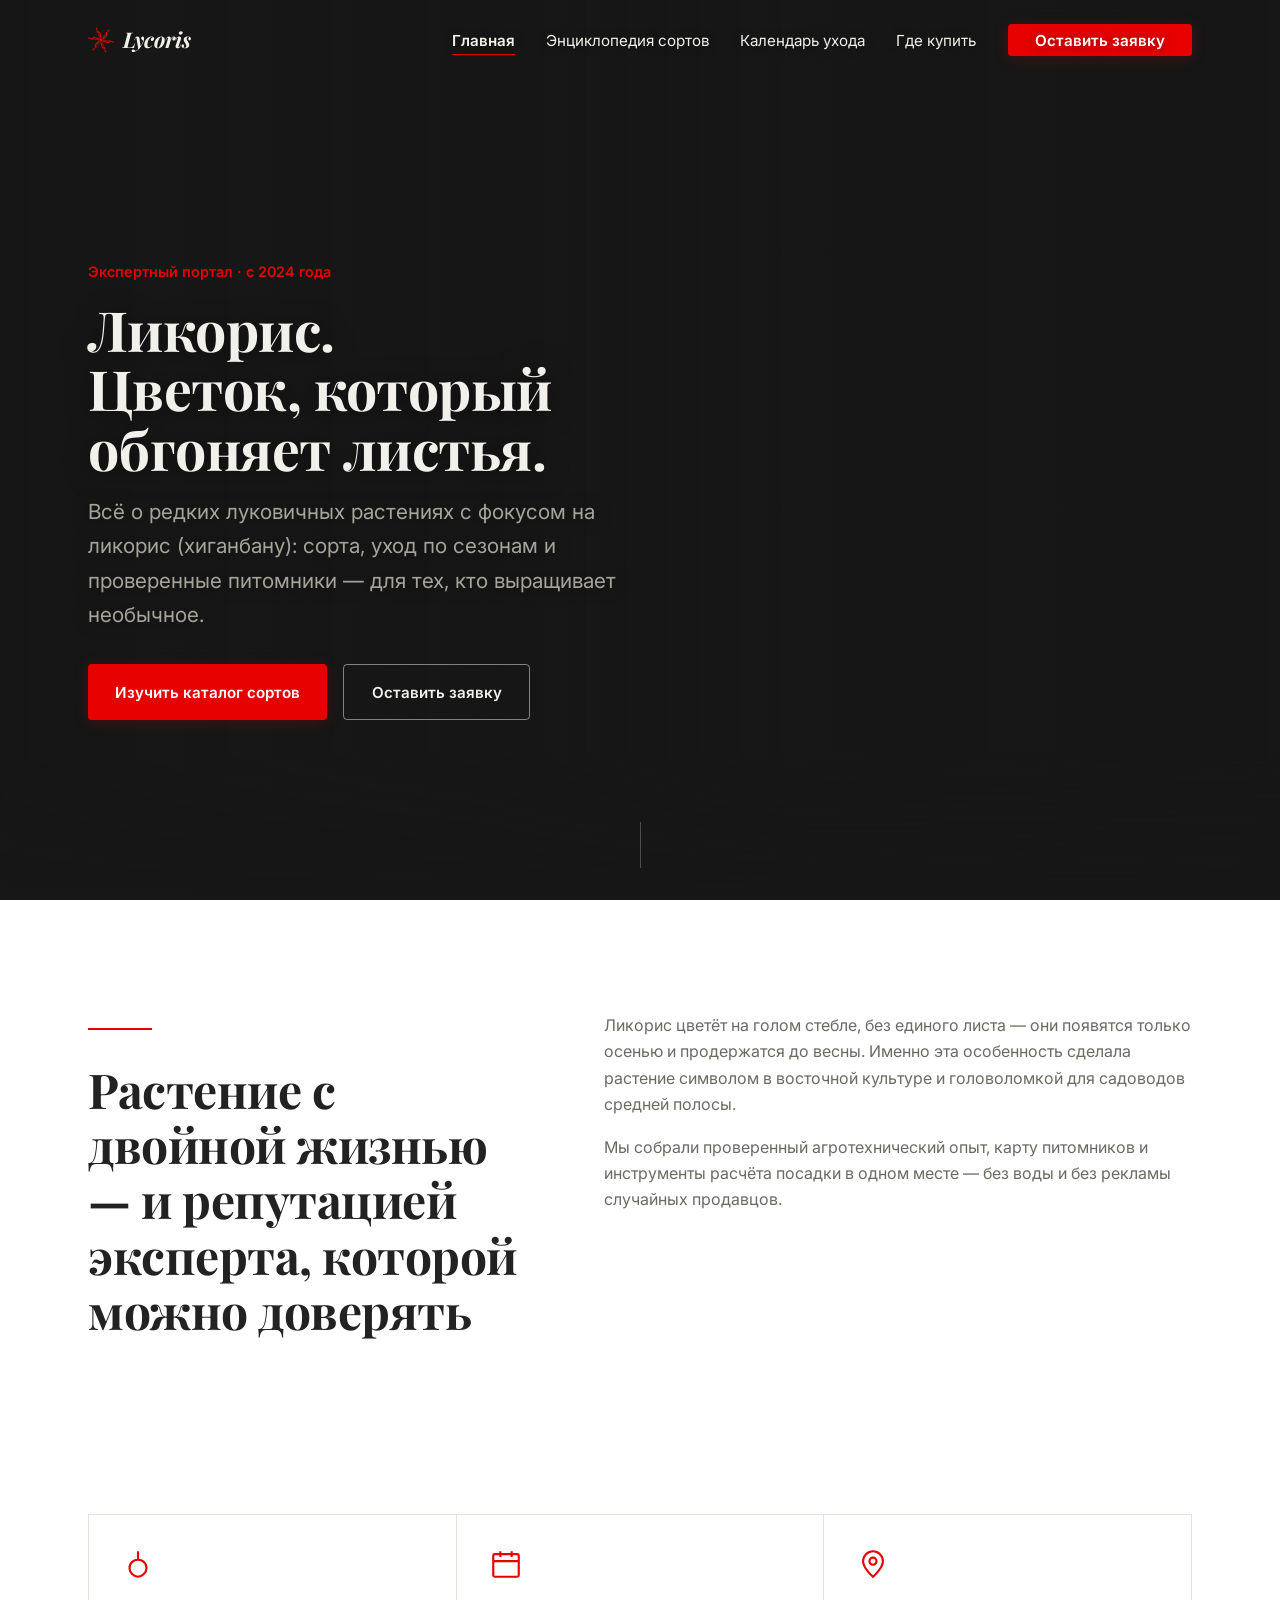
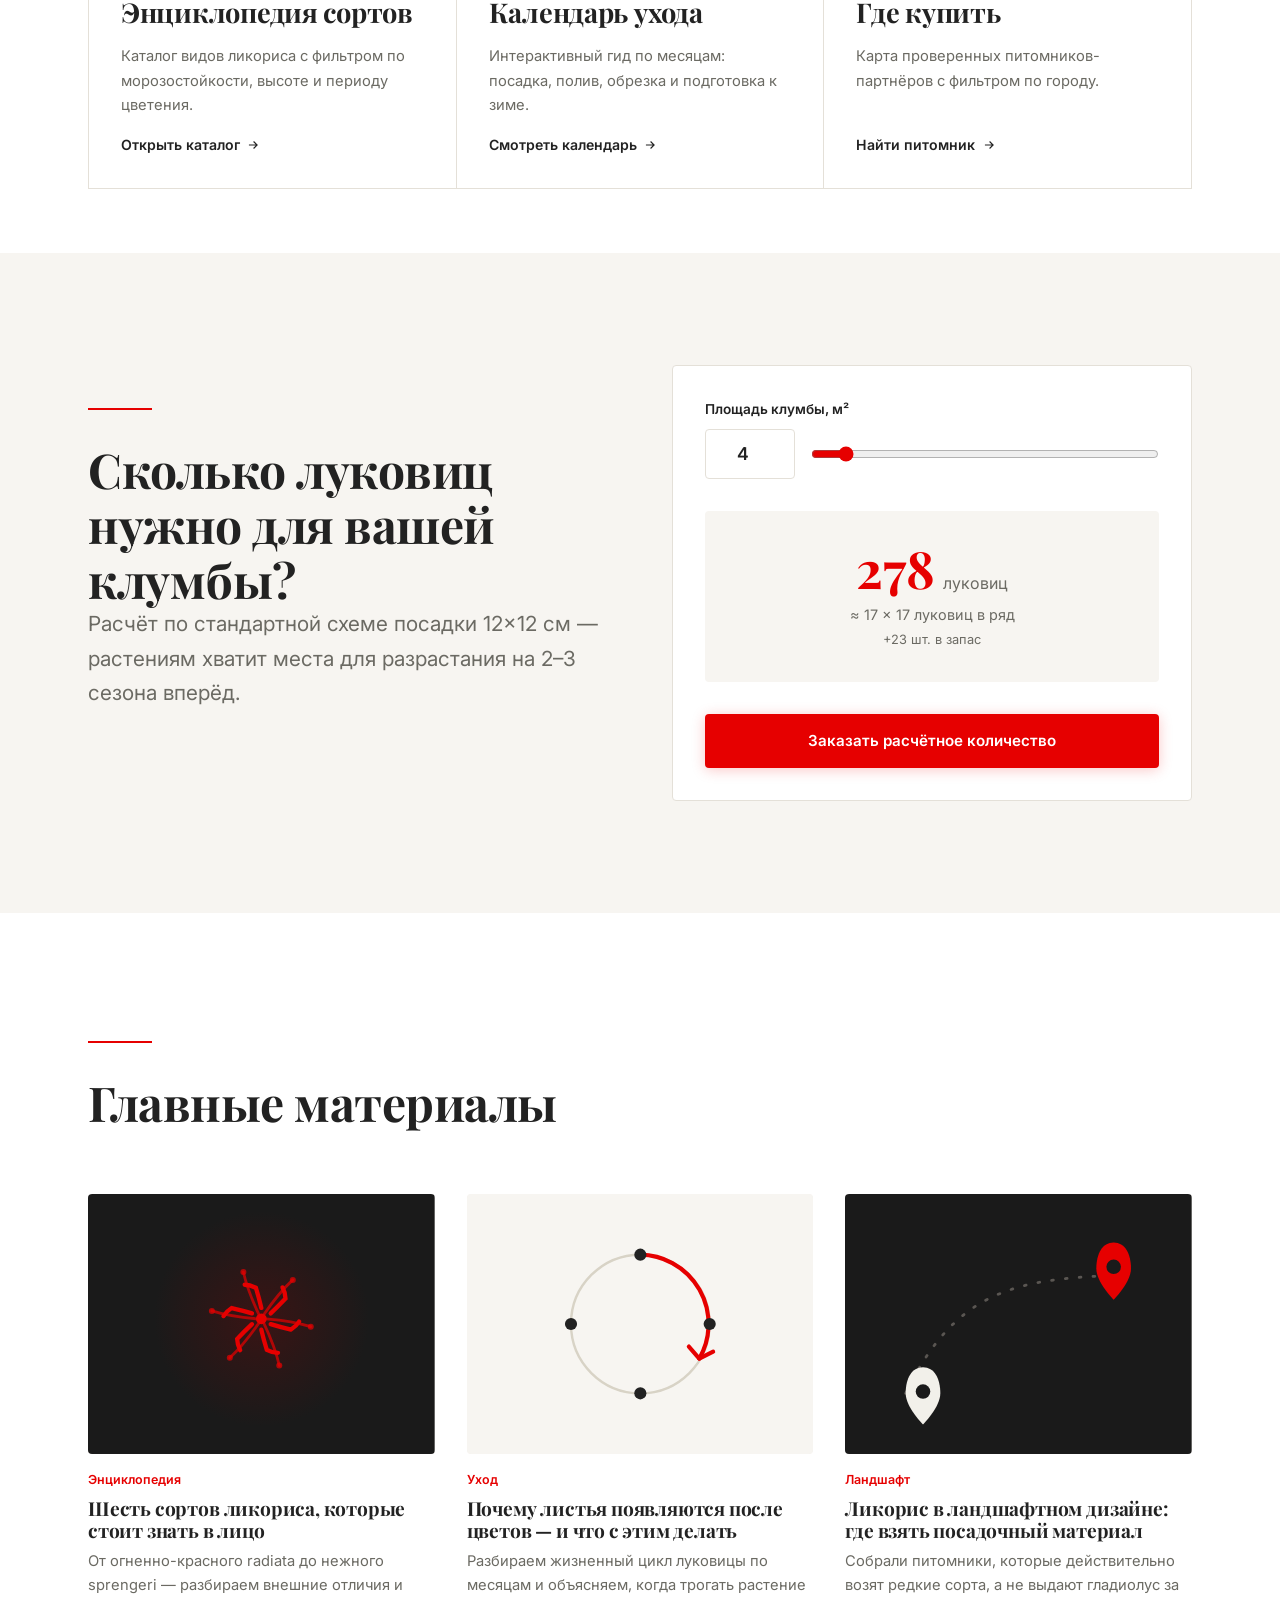
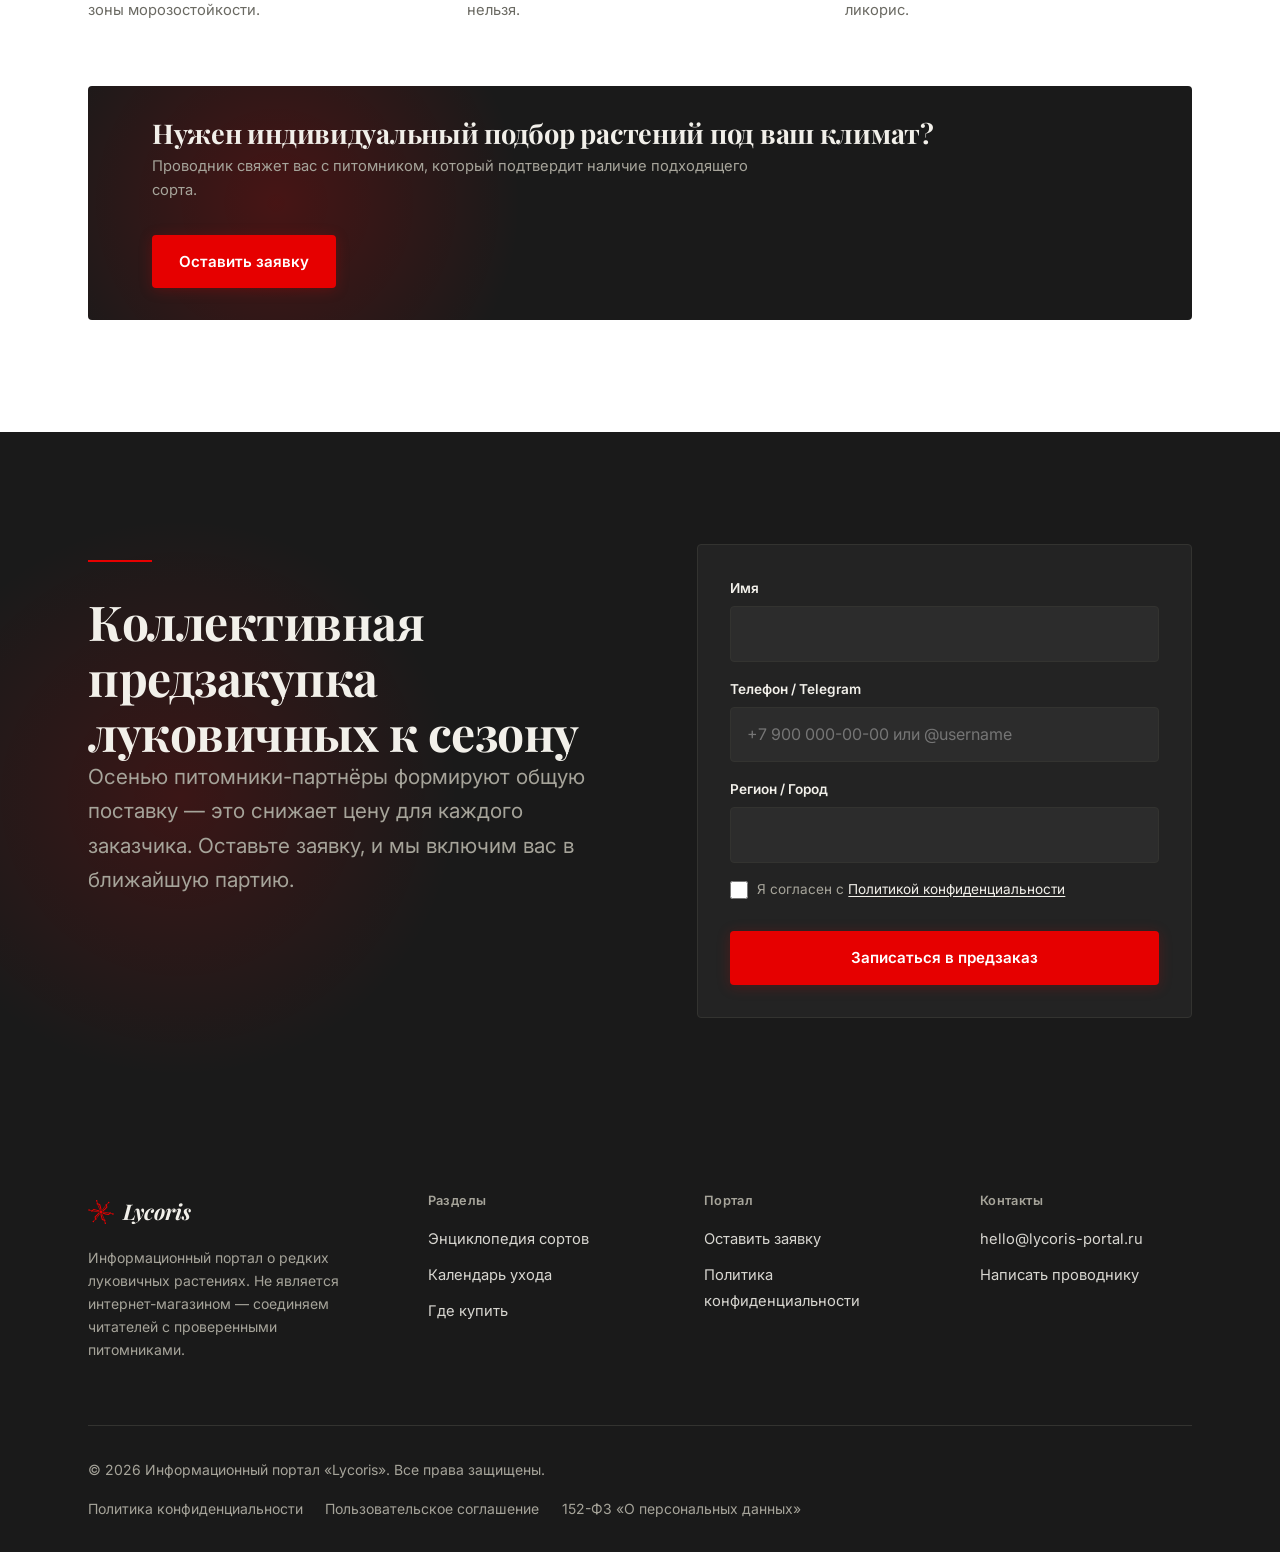
==== index.html @ c6277724 "Add files via upload" ====
<!DOCTYPE html>
<html lang="ru">
<head>
  <meta charset="UTF-8" />
  <meta name="viewport" content="width=device-width, initial-scale=1.0" />
  <link rel="icon" type="image/svg+xml" href="assets/favicon.svg" />
  <title>Lycoris — портал о редких луковичных растениях</title>
  <meta name="description" content="Экспертный портал о ликорисе (паучьей лилии): энциклопедия сортов, календарь ухода, карта питомников-партнёров и подбор растений под ваш климат." />
  <!-- Open Graph / Twitter: как ссылка на страницу выглядит в соцсетях и мессенджерах.
       Перед публикацией замените https://lycoris-portal.ru на реальный домен сайта. -->
  <meta property="og:type" content="website" />
  <meta property="og:site_name" content="Lycoris" />
  <meta property="og:locale" content="ru_RU" />
  <meta property="og:title" content="Lycoris — портал о редких луковичных растениях" />
  <meta property="og:description" content="Экспертный портал о ликорисе (паучьей лилии): энциклопедия сортов, календарь ухода, карта питомников-партнёров и подбор растений под ваш климат." />
  <meta property="og:url" content="https://lycoris-portal.ru/" />
  <meta property="og:image" content="https://commons.wikimedia.org/wiki/Special:FilePath/Red%20spider%20lily%20(Lycoris%20radiata).webp?width=1200" />
  <meta name="twitter:card" content="summary_large_image" />
  <meta name="twitter:title" content="Lycoris — портал о редких луковичных растениях" />
  <meta name="twitter:description" content="Экспертный портал о ликорисе (паучьей лилии): энциклопедия сортов, календарь ухода, карта питомников-партнёров и подбор растений под ваш климат." />
  <meta name="twitter:image" content="https://commons.wikimedia.org/wiki/Special:FilePath/Red%20spider%20lily%20(Lycoris%20radiata).webp?width=1200" />

  <!-- Шрифты по ТЗ: Playfair Display для заголовков, Inter для текста -->
  <link rel="preconnect" href="https://fonts.googleapis.com">
  <link rel="preconnect" href="https://fonts.gstatic.com" crossorigin>
  <link href="https://fonts.googleapis.com/css2?family=Playfair+Display:ital,wght@0,600;0,700;1,600&family=Inter:wght@400;500;600;700&display=swap" rel="stylesheet">

  <link rel="stylesheet" href="css/variables.css" />
  <link rel="stylesheet" href="css/base.css" />
  <link rel="stylesheet" href="css/components.css" />
  <link rel="stylesheet" href="css/animations.css" />
  <link rel="stylesheet" href="css/home.css" />
</head>
<body>
  <a class="skip-link" href="#main">Перейти к содержимому</a>

  <!-- ============================== ШАПКА ============================== -->
  <header class="site-header">
    <div class="container">
      <a href="index.html" class="logo">
        <svg class="logo-mark" viewBox="0 0 100 100" fill="none" stroke="currentColor" stroke-width="4" stroke-linecap="round" aria-hidden="true"><path d="M50.0,39.9 Q48.0,31.3 44.9,21.1 Q39.7,18.3 34.5,18.3"/><path d="M58.7,45.0 Q65.2,38.9 72.5,31.2 Q72.3,25.3 69.7,20.8"/><path d="M58.7,55.0 Q67.2,57.7 77.6,60.0 Q82.6,56.9 85.2,52.5"/><path d="M50.0,60.1 Q52.0,68.7 55.1,78.9 Q60.3,81.7 65.5,81.7"/><path d="M41.3,55.0 Q34.8,61.1 27.5,68.8 Q27.7,74.7 30.3,79.2"/><path d="M41.3,45.0 Q32.8,42.3 22.4,40.0 Q17.4,43.1 14.8,47.5"/><path d="M52.2,46.2 Q66.6,25.4 79.3,13.8" stroke-width="2.6"/><circle cx="79.3" cy="13.8" r="2.8" fill="currentColor" stroke="none"/><path d="M54.4,50.0 Q79.6,52.1 96.0,57.3" stroke-width="2.6"/><circle cx="96.0" cy="57.3" r="2.8" fill="currentColor" stroke="none"/><path d="M52.2,53.8 Q63.0,76.7 66.7,93.5" stroke-width="2.6"/><circle cx="66.7" cy="93.5" r="2.8" fill="currentColor" stroke="none"/><path d="M47.8,53.8 Q33.4,74.6 20.7,86.2" stroke-width="2.6"/><circle cx="20.7" cy="86.2" r="2.8" fill="currentColor" stroke="none"/><path d="M45.6,50.0 Q20.4,47.9 4.0,42.7" stroke-width="2.6"/><circle cx="4.0" cy="42.7" r="2.8" fill="currentColor" stroke="none"/><path d="M47.8,46.2 Q37.0,23.3 33.3,6.5" stroke-width="2.6"/><circle cx="33.3" cy="6.5" r="2.8" fill="currentColor" stroke="none"/><circle cx="50" cy="50" r="5" fill="currentColor" stroke="none"/></svg>
        Lycoris
      </a>

      <button class="nav-toggle" aria-label="Открыть меню" aria-expanded="false">
        <span></span>
      </button>

      <nav class="main-nav" aria-label="Основная навигация">
        <ul>
          <li><a href="index.html" aria-current="page">Главная</a></li>
          <li><a href="catalog.html">Энциклопедия сортов</a></li>
          <li><a href="calendar.html">Календарь ухода</a></li>
          <li><a href="map.html">Где купить</a></li>
        </ul>
        <a href="contact.html" class="btn btn-primary nav-cta">Оставить заявку</a>
      </nav>
    </div>
  </header>

  <main id="main">
    <!-- ============================== HERO ============================== -->
    <!-- ============================== HERO ==============================
         Фон — фотография ликориса с открытой лицензией (Wikimedia Commons,
         общественное достояние), цветок скомпонован в левой части кадра.
         Замена/настройка: см. .hero { background-image } в css/home.css —
         там же background-position, если захотите сместить кадрирование. -->
    <section class="hero">
      <div class="hero-bg" aria-hidden="true"></div>
      <div class="hero-fade-bottom" aria-hidden="true"></div>
      <div class="container hero-inner">
        <div class="hero-text">
          <p class="hero-eyebrow">Экспертный портал · с 2024 года</p>
          <h1>Ликорис.<br>Цветок, который<br>обгоняет листья.</h1>
          <p class="hero-lead">Всё о редких луковичных растениях с фокусом на ликорис (хиганбану): сорта, уход по сезонам и проверенные питомники — для тех, кто выращивает необычное.</p>
          <div class="hero-actions">
            <a href="catalog.html" class="btn btn-primary">Изучить каталог сортов</a>
            <a href="#lead-block" class="btn btn-outline-light">Оставить заявку</a>
          </div>
        </div>
      </div>
      <div class="hero-scroll-cue" aria-hidden="true"><span></span></div>
    </section>

    <!-- ============================== ПОЗИЦИОНИРОВАНИЕ ============================== -->
    <section class="section">
      <div class="container intro-grid">
        <div class="intro-lead">
          <hr class="divider" />
          <h2>Растение с двойной жизнью — и репутацией эксперта, которой можно доверять</h2>
        </div>
        <div class="intro-body">
          <p>Ликорис цветёт на голом стебле, без единого листа — они появятся только осенью и продержатся до весны. Именно эта особенность сделала растение символом в восточной культуре и головоломкой для садоводов средней полосы.</p>
          <p>Мы собрали проверенный агротехнический опыт, карту питомников и инструменты расчёта посадки в одном месте — без воды и без рекламы случайных продавцов.</p>
        </div>
      </div>
    </section>

    <!-- ============================== ТИЗЕРЫ РАЗДЕЛОВ ============================== -->
    <section class="section-tight">
      <div class="container">
        <div class="teaser-grid reveal">
          <a href="catalog.html" class="teaser-card">
            <svg class="teaser-icon" viewBox="0 0 24 24" fill="none" stroke="currentColor" stroke-width="1.5"><path d="M12 3v6m0 0c-3 0-6 2-6 6m6-6c3 0 6 2 6 6M6 15c0 3 3 6 6 6s6-3 6-6"/></svg>
            <h3>Энциклопедия сортов</h3>
            <p>Каталог видов ликориса с фильтром по морозостойкости, высоте и периоду цветения.</p>
            <span class="teaser-link">Открыть каталог <svg viewBox="0 0 24 24" fill="none" stroke="currentColor" stroke-width="2"><path d="M5 12h14M13 6l6 6-6 6"/></svg></span>
          </a>
          <a href="calendar.html" class="teaser-card">
            <svg class="teaser-icon" viewBox="0 0 24 24" fill="none" stroke="currentColor" stroke-width="1.5"><rect x="3" y="5" width="18" height="16" rx="1"/><path d="M3 10h18M8 3v4M16 3v4"/></svg>
            <h3>Календарь ухода</h3>
            <p>Интерактивный гид по месяцам: посадка, полив, обрезка и подготовка к зиме.</p>
            <span class="teaser-link">Смотреть календарь <svg viewBox="0 0 24 24" fill="none" stroke="currentColor" stroke-width="2"><path d="M5 12h14M13 6l6 6-6 6"/></svg></span>
          </a>
          <a href="map.html" class="teaser-card">
            <svg class="teaser-icon" viewBox="0 0 24 24" fill="none" stroke="currentColor" stroke-width="1.5"><path d="M12 21s-7-6.1-7-11a7 7 0 1 1 14 0c0 4.9-7 11-7 11Z"/><circle cx="12" cy="10" r="2.5"/></svg>
            <h3>Где купить</h3>
            <p>Карта проверенных питомников-партнёров с фильтром по городу.</p>
            <span class="teaser-link">Найти питомник <svg viewBox="0 0 24 24" fill="none" stroke="currentColor" stroke-width="2"><path d="M5 12h14M13 6l6 6-6 6"/></svg></span>
          </a>
        </div>
      </div>
    </section>

    <!-- ============================== КАЛЬКУЛЯТОР ЛУКОВИЦ ============================== -->
    <section class="section section-paper">
      <div class="container calc-grid">
        <div class="section-head">
          <hr class="divider" />
          <h2>Сколько луковиц нужно для вашей клумбы?</h2>
          <p class="lead">Расчёт по стандартной схеме посадки 12×12&nbsp;см — растениям хватит места для разрастания на 2–3 сезона вперёд.</p>
        </div>

        <form id="bulb-calculator" class="calc-card reveal" onsubmit="return false">
          <label for="calc-area">Площадь клумбы, м²</label>
          <div class="calc-input-row">
            <input type="number" id="calc-area" min="0" max="50" step="0.1" value="4" inputmode="decimal" />
            <input type="range" id="calc-area-slider" min="0" max="50" step="0.1" value="4" aria-label="Площадь клумбы, слайдер" />
          </div>

          <div class="calc-result">
            <div class="calc-result-main">
              <span id="calc-result-count" class="calc-number" data-value="0">0</span>
              <span class="calc-unit">луковиц</span>
            </div>
            <p id="calc-result-grid" class="calc-sub">—</p>
            <p id="calc-result-reserve" class="calc-reserve"></p>
          </div>
          <a href="contact.html" class="btn btn-primary btn-block">Заказать расчётное количество</a>
        </form>
      </div>
    </section>

    <!-- ============================== СТАТЬИ ============================== -->
    <section class="section">
      <div class="container">
        <div class="section-head">
          <hr class="divider" />
          <h2>Главные материалы</h2>
        </div>
        <div class="article-grid reveal">
          <article class="article-card">
            <a href="catalog.html" class="article-cover" aria-hidden="true" tabindex="-1">
              <div class="article-media">
                <svg viewBox="0 0 200 150" preserveAspectRatio="xMidYMid slice" aria-hidden="true">
                  <defs>
                    <radialGradient id="artGrad1" cx="100" cy="72" r="62" gradientUnits="userSpaceOnUse">
                      <stop offset="0%" stop-color="#3a1414"/>
                      <stop offset="100%" stop-color="#1A1A1A"/>
                    </radialGradient>
                  </defs>
                  <rect width="200" height="150" fill="url(#artGrad1)"/>
                  <g transform="translate(100 72) scale(0.62) translate(-50 -50)" fill="none" stroke="#E60000" stroke-width="4" stroke-linecap="round">
                    <path d="M50.0,39.9 Q48.0,31.3 44.9,21.1 Q39.7,18.3 34.5,18.3"/>
                    <path d="M58.7,45.0 Q65.2,38.9 72.5,31.2 Q72.3,25.3 69.7,20.8"/>
                    <path d="M58.7,55.0 Q67.2,57.7 77.6,60.0 Q82.6,56.9 85.2,52.5"/>
                    <path d="M50.0,60.1 Q52.0,68.7 55.1,78.9 Q60.3,81.7 65.5,81.7"/>
                    <path d="M41.3,55.0 Q34.8,61.1 27.5,68.8 Q27.7,74.7 30.3,79.2"/>
                    <path d="M41.3,45.0 Q32.8,42.3 22.4,40.0 Q17.4,43.1 14.8,47.5"/>
                    <path d="M52.2,46.2 Q66.6,25.4 79.3,13.8" stroke-width="2.6" opacity="0.7"/><circle cx="79.3" cy="13.8" r="2.8" fill="#E60000" stroke="none" opacity="0.7"/>
                    <path d="M54.4,50.0 Q79.6,52.1 96.0,57.3" stroke-width="2.6" opacity="0.7"/><circle cx="96.0" cy="57.3" r="2.8" fill="#E60000" stroke="none" opacity="0.7"/>
                    <path d="M52.2,53.8 Q63.0,76.7 66.7,93.5" stroke-width="2.6" opacity="0.7"/><circle cx="66.7" cy="93.5" r="2.8" fill="#E60000" stroke="none" opacity="0.7"/>
                    <path d="M47.8,53.8 Q33.4,74.6 20.7,86.2" stroke-width="2.6" opacity="0.7"/><circle cx="20.7" cy="86.2" r="2.8" fill="#E60000" stroke="none" opacity="0.7"/>
                    <path d="M45.6,50.0 Q20.4,47.9 4.0,42.7" stroke-width="2.6" opacity="0.7"/><circle cx="4.0" cy="42.7" r="2.8" fill="#E60000" stroke="none" opacity="0.7"/>
                    <path d="M47.8,46.2 Q37.0,23.3 33.3,6.5" stroke-width="2.6" opacity="0.7"/><circle cx="33.3" cy="6.5" r="2.8" fill="#E60000" stroke="none" opacity="0.7"/>
                    <circle cx="50" cy="50" r="5" fill="#E60000" stroke="none"/>
                  </g>
                </svg>
              </div>
            </a>
            <p class="article-tag">Энциклопедия</p>
            <h3><a href="catalog.html">Шесть сортов ликориса, которые стоит знать в лицо</a></h3>
            <p>От огненно-красного radiata до нежного sprengeri — разбираем внешние отличия и зоны морозостойкости.</p>
          </article>
          <article class="article-card">
            <a href="calendar.html" class="article-cover" aria-hidden="true" tabindex="-1">
              <div class="article-media">
                <svg viewBox="0 0 200 150" preserveAspectRatio="xMidYMid slice">
                  <rect width="200" height="150" fill="#F7F5F1"/>
                  <circle cx="100" cy="75" r="40" fill="none" stroke="#D8D3C6" stroke-width="1.4"/>
                  <path d="M100 35a40 40 0 0 1 34 60" fill="none" stroke="#E60000" stroke-width="2.4" stroke-linecap="round"/>
                  <path d="M128 88l6 7 8-4" fill="none" stroke="#E60000" stroke-width="2.4" stroke-linecap="round" stroke-linejoin="round"/>
                  <circle cx="100" cy="35" r="3.5" fill="#222222"/>
                  <circle cx="140" cy="75" r="3.5" fill="#222222"/>
                  <circle cx="100" cy="115" r="3.5" fill="#222222"/>
                  <circle cx="60" cy="75" r="3.5" fill="#222222"/>
                </svg>
              </div>
            </a>
            <p class="article-tag">Уход</p>
            <h3><a href="calendar.html">Почему листья появляются после цветов — и что с этим делать</a></h3>
            <p>Разбираем жизненный цикл луковицы по месяцам и объясняем, когда трогать растение нельзя.</p>
          </article>
          <article class="article-card">
            <a href="map.html" class="article-cover" aria-hidden="true" tabindex="-1">
              <div class="article-media">
                <svg viewBox="0 0 200 150" preserveAspectRatio="xMidYMid slice">
                  <rect width="200" height="150" fill="#1A1A1A"/>
                  <path d="M35 115c28-58 62-66 120-68" stroke="#5a5652" stroke-width="1.6" fill="none" stroke-dasharray="1 7" stroke-linecap="round"/>
                  <g transform="translate(35,100)">
                    <path d="M0 15C0 6.5 3.5 0 10 0s10 6.5 10 15c0 8-10 18-10 18S0 23 0 15Z" fill="#F2F0EA"/>
                    <circle cx="10" cy="14" r="4.2" fill="#1A1A1A"/>
                  </g>
                  <g transform="translate(145,28)">
                    <path d="M0 15C0 6.5 3.5 0 10 0s10 6.5 10 15c0 8-10 18-10 18S0 23 0 15Z" fill="#E60000"/>
                    <circle cx="10" cy="14" r="4.2" fill="#1A1A1A"/>
                  </g>
                </svg>
              </div>
            </a>
            <p class="article-tag">Ландшафт</p>
            <h3><a href="map.html">Ликорис в ландшафтном дизайне: где взять посадочный материал</a></h3>
            <p>Собрали питомники, которые действительно возят редкие сорта, а не выдают гладиолус за ликорис.</p>
          </article>
        </div>

        <div class="promo-banner reveal">
          <div>
            <h3>Нужен индивидуальный подбор растений под ваш климат?</h3>
            <p>Проводник свяжет вас с питомником, который подтвердит наличие подходящего сорта.</p>
          </div>
          <button type="button" class="btn btn-primary" data-open-modal>Оставить заявку</button>
        </div>
      </div>
    </section>

    <!-- ============================== БЛОК ПРЕДЗАКАЗА (ЛИДОГЕНЕРАЦИЯ) ============================== -->
    <section id="lead-block" class="section section-dark">
      <div class="container lead-block-grid">
        <div>
          <hr class="divider" />
          <h2>Коллективная предзакупка луковичных к сезону</h2>
          <p class="lead" style="color:var(--color-text-muted-dark)">Осенью питомники-партнёры формируют общую поставку — это снижает цену для каждого заказчика. Оставьте заявку, и мы включим вас в ближайшую партию.</p>
        </div>
        <form class="lead-form contact-form-compact reveal" novalidate>
          <div class="field">
            <label for="lb-name">Имя</label>
            <input type="text" id="lb-name" name="name" required />
            <span class="field-error">Пожалуйста, укажите имя</span>
          </div>
          <div class="field">
            <label for="lb-contact">Телефон / Telegram</label>
            <input type="text" id="lb-contact" name="contact" placeholder="+7 900 000-00-00 или @username" required />
            <span class="field-error">Проверьте формат контакта</span>
          </div>
          <div class="field">
            <label for="lb-region">Регион / Город</label>
            <input type="text" id="lb-region" name="region" required />
            <span class="field-error">Укажите город</span>
          </div>
          <div class="checkbox-field">
            <input type="checkbox" id="lb-consent" name="consent" required />
            <label for="lb-consent">Я согласен с <a href="privacy.html">Политикой конфиденциальности</a></label>
          </div>
          <button type="submit" class="btn btn-primary btn-block">Записаться в предзаказ</button>
        </form>
      </div>
    </section>
  </main>

  <!-- ============================== ФУТЕР ============================== -->
  <footer class="site-footer">
    <div class="container">
      <div class="footer-grid">
        <div class="footer-brand">
          <a href="index.html" class="logo">
            <svg class="logo-mark" viewBox="0 0 100 100" fill="none" stroke="currentColor" stroke-width="4" stroke-linecap="round" aria-hidden="true"><path d="M50.0,39.9 Q48.0,31.3 44.9,21.1 Q39.7,18.3 34.5,18.3"/><path d="M58.7,45.0 Q65.2,38.9 72.5,31.2 Q72.3,25.3 69.7,20.8"/><path d="M58.7,55.0 Q67.2,57.7 77.6,60.0 Q82.6,56.9 85.2,52.5"/><path d="M50.0,60.1 Q52.0,68.7 55.1,78.9 Q60.3,81.7 65.5,81.7"/><path d="M41.3,55.0 Q34.8,61.1 27.5,68.8 Q27.7,74.7 30.3,79.2"/><path d="M41.3,45.0 Q32.8,42.3 22.4,40.0 Q17.4,43.1 14.8,47.5"/><path d="M52.2,46.2 Q66.6,25.4 79.3,13.8" stroke-width="2.6"/><circle cx="79.3" cy="13.8" r="2.8" fill="currentColor" stroke="none"/><path d="M54.4,50.0 Q79.6,52.1 96.0,57.3" stroke-width="2.6"/><circle cx="96.0" cy="57.3" r="2.8" fill="currentColor" stroke="none"/><path d="M52.2,53.8 Q63.0,76.7 66.7,93.5" stroke-width="2.6"/><circle cx="66.7" cy="93.5" r="2.8" fill="currentColor" stroke="none"/><path d="M47.8,53.8 Q33.4,74.6 20.7,86.2" stroke-width="2.6"/><circle cx="20.7" cy="86.2" r="2.8" fill="currentColor" stroke="none"/><path d="M45.6,50.0 Q20.4,47.9 4.0,42.7" stroke-width="2.6"/><circle cx="4.0" cy="42.7" r="2.8" fill="currentColor" stroke="none"/><path d="M47.8,46.2 Q37.0,23.3 33.3,6.5" stroke-width="2.6"/><circle cx="33.3" cy="6.5" r="2.8" fill="currentColor" stroke="none"/><circle cx="50" cy="50" r="5" fill="currentColor" stroke="none"/></svg>
            Lycoris
          </a>
          <p>Информационный портал о редких луковичных растениях. Не является интернет-магазином — соединяем читателей с проверенными питомниками.</p>
        </div>
        <div class="footer-col">
          <h2>Разделы</h2>
          <ul>
            <li><a href="catalog.html">Энциклопедия сортов</a></li>
            <li><a href="calendar.html">Календарь ухода</a></li>
            <li><a href="map.html">Где купить</a></li>
          </ul>
        </div>
        <div class="footer-col">
          <h2>Портал</h2>
          <ul>
            <li><a href="contact.html">Оставить заявку</a></li>
            <li><a href="privacy.html">Политика конфиденциальности</a></li>
          </ul>
        </div>
        <div class="footer-col">
          <h2>Контакты</h2>
          <ul>
            <li><a href="mailto:hello@lycoris-portal.ru">hello@lycoris-portal.ru</a></li>
            <li><a href="contact.html">Написать проводнику</a></li>
          </ul>
        </div>
      </div>
      <div class="footer-bottom">
        <p>© <span id="current-year"></span> Информационный портал «Lycoris». Все права защищены.</p>
        <div class="footer-legal">
          <a href="privacy.html">Политика конфиденциальности</a>
          <a href="privacy.html#terms">Пользовательское соглашение</a>
          <a href="privacy.html#152fz">152-ФЗ «О персональных данных»</a>
        </div>
      </div>
    </div>
  </footer>

  <!-- ============================== МОДАЛЬНОЕ ОКНО: ЗАЯВКА ============================== -->
  <div id="lead-modal" class="modal-overlay" aria-hidden="true">
    <div class="modal-box">
      <button type="button" class="modal-close" data-close-modal aria-label="Закрыть окно">
        <svg viewBox="0 0 24 24" fill="none" stroke="currentColor" stroke-width="2"><path d="M6 6l12 12M18 6L6 18"/></svg>
      </button>
      <h3>Оставить заявку</h3>
      <p class="modal-sub">Проводник свяжется с вами и подтвердит наличие у партнёров.</p>
      <form class="lead-form" novalidate>
        <div class="field" style="display:none">
          <label for="modal-context">Интересует</label>
          <input type="text" id="modal-context" name="context" readonly />
        </div>
        <div class="field">
          <label for="md-name">Имя</label>
          <input type="text" id="md-name" name="name" required />
          <span class="field-error">Пожалуйста, укажите имя</span>
        </div>
        <div class="field">
          <label for="md-contact">Телефон / Telegram</label>
          <input type="text" id="md-contact" name="contact" placeholder="+7 900 000-00-00 или @username" required />
          <span class="field-error">Проверьте формат контакта</span>
        </div>
        <div class="field">
          <label for="md-region">Регион / Город</label>
          <input type="text" id="md-region" name="region" required />
          <span class="field-error">Укажите город</span>
        </div>
        <div class="field">
          <label for="md-comment">Комментарий к заказу <span class="optional">(необязательно)</span></label>
          <textarea id="md-comment" name="comment"></textarea>
        </div>
        <div class="checkbox-field">
          <input type="checkbox" id="md-consent" name="consent" required />
          <label for="md-consent">Я согласен с <a href="privacy.html">Политикой конфиденциальности</a></label>
        </div>
        <button type="submit" class="btn btn-primary btn-block">Отправить заявку</button>
      </form>
    </div>
  </div>

  <!-- Шаблон окна успеха, переиспользуется формой (см. js/form.js) -->
  <template id="success-template">
    <div class="success-box">
      <div class="success-icon">
        <svg viewBox="0 0 24 24" fill="none" stroke="currentColor" stroke-width="2.5"><path d="M5 13l4 4L19 7"/></svg>
      </div>
      <h3>Ваша заявка принята</h3>
      <p>Проводник свяжется с вами в течение 2 часов.</p>
    </div>
  </template>

  <script src="js/data.js"></script>
  <script src="js/main.js"></script>
  <script src="js/calculator.js"></script>
  <script src="js/form.js"></script>
</body>
</html>
---- css/variables.css ----
/* ==========================================================================
   VARIABLES.CSS
   Единая система дизайн-токенов проекта «Lycoris».
   Меняя значения здесь, вы меняете внешний вид всего сайта.
   ========================================================================== */

:root {
  /* ---- Цвет: базовая палитра (из ТЗ) -------------------------------- */
  --color-white: #FFFFFF;
  --color-charcoal: #1A1A1A;      /* глубокий графитовый — тёмные блоки */
  --color-ink: #222222;           /* угольно-чёрный — основной текст */
  --color-accent: #E60000;        /* красный паучьей лилии — акцент */
  --color-accent-deep: #A80000;   /* акцент в состоянии hover/active */

  /* ---- Цвет: производные оттенки, нужные для UI ----------------------- */
  --color-paper: #F7F5F1;         /* тёплый почти-белый — фон карточек/секций */
  --color-gold: #C9A227;          /* приглушённое золото — акцент «Золотистого» сорта */
  --color-line: #E4E0D8;          /* тонкие линии-разделители на светлом фоне */
  --color-line-dark: #333330;     /* тонкие линии-разделители на тёмном фоне */
  --color-text-muted: #6B6A63;    /* вторичный текст на светлом фоне */
  --color-text-on-dark: #F2F0EA;  /* основной текст на тёмном фоне */
  --color-text-muted-dark: #A6A49A; /* вторичный текст на тёмном фоне */

  /* ---- Типографика ------------------------------------------------- */
  --font-display: 'Playfair Display', 'Georgia', serif;
  --font-body: 'Inter', -apple-system, BlinkMacSystemFont, 'Segoe UI', sans-serif;

  --fs-h1: clamp(2.6rem, 4.8vw + 1rem, 5.2rem);
  --fs-h2: clamp(1.8rem, 2.6vw + 1rem, 3rem);
  --fs-h3: clamp(1.3rem, 1.2vw + 1rem, 1.7rem);
  --fs-lead: clamp(1.05rem, 0.6vw + 0.9rem, 1.3rem);
  --fs-body: 1rem;
  --fs-small: 0.875rem;

  /* ---- Сетка и отступы ---------------------------------------------- */
  --container-w: 1200px;
  --container-pad: clamp(1.25rem, 4vw, 3rem);
  --space-xs: 0.5rem;
  --space-s: 1rem;
  --space-m: 2rem;
  --space-l: 4rem;
  --space-xl: 7rem;

  /* ---- Скругления и тени: используются экономно, по смыслу ---------- */
  --radius-s: 4px;
  --shadow-card: 0 1px 2px rgba(26, 26, 26, 0.06);

  /* ---- Анимации ------------------------------------------------------ */
  --ease-out: cubic-bezier(0.16, 1, 0.3, 1);
  --dur-fast: 180ms;
  --dur-med: 420ms;
  --dur-slow: 900ms;
}

/* Уважаем настройку пользователя "уменьшить анимацию" */
@media (prefers-reduced-motion: reduce) {
  *, *::before, *::after {
    animation-duration: 0.001ms !important;
    animation-iteration-count: 1 !important;
    transition-duration: 0.001ms !important;
    scroll-behavior: auto !important;
  }
}
---- css/base.css ----
/* ==========================================================================
   BASE.CSS
   Сброс стилей, типографика, шапка/подвал, кнопки, формы.
   Подключается на КАЖДОЙ странице сразу после variables.css
   ========================================================================== */

/* ---- Reset ----------------------------------------------------------- */
*, *::before, *::after { box-sizing: border-box; }
* { margin: 0; padding: 0; }
html { scroll-behavior: smooth; }
html, body { height: 100%; }
img, svg { display: block; max-width: 100%; }
a { color: inherit; text-decoration: none; }
button { font: inherit; color: inherit; background: none; border: 0; cursor: pointer; }
ul, ol { list-style: none; }
input, textarea, select { font: inherit; color: inherit; }

body {
  font-family: var(--font-body);
  font-size: var(--fs-body);
  line-height: 1.65;
  color: var(--color-ink);
  background: var(--color-white);
  -webkit-font-smoothing: antialiased;
}

h1, h2, h3, h4 {
  font-family: var(--font-display);
  font-weight: 700;
  line-height: 1.15;
  letter-spacing: -0.01em;
}
h1 { font-size: var(--fs-h1); }
h2 { font-size: var(--fs-h2); }
h3 { font-size: var(--fs-h3); }

p { max-width: 68ch; }
p.lead { font-size: var(--fs-lead); color: var(--color-text-muted); max-width: 52ch; }

/* Видимый фокус для доступности — не убираем, а стилизуем */
:focus-visible {
  outline: 2px solid var(--color-accent);
  outline-offset: 3px;
}

/* ---- Контейнер --------------------------------------------------------- */
.container {
  max-width: var(--container-w);
  margin-inline: auto;
  padding-inline: var(--container-pad);
}

/* ---- Skip-link (доступность) ------------------------------------------- */
.skip-link {
  position: absolute;
  left: -9999px;
  top: 0;
  background: var(--color-accent);
  color: #fff;
  padding: 0.75rem 1.25rem;
  z-index: 1000;
}
.skip-link:focus { left: var(--space-s); top: var(--space-s); }

/* Заголовок, видимый только скринридерам: нужен, чтобы структура
   заголовков страницы шла без «перескоков» уровней (h1 → h2 → h3). */
.visually-hidden {
  position: absolute;
  width: 1px; height: 1px;
  margin: -1px; padding: 0;
  overflow: hidden;
  clip: rect(0 0 0 0);
  clip-path: inset(50%);
  white-space: nowrap;
  border: 0;
}

/* ==========================================================================
   ШАПКА САЙТА
   ========================================================================== */
.site-header {
  position: fixed;
  inset-inline: 0;
  top: 0;
  z-index: 500;
  padding-block: 1.4rem;
  transition: background-color var(--dur-med) var(--ease-out),
              padding-block var(--dur-med) var(--ease-out),
              border-color var(--dur-med) var(--ease-out);
  border-bottom: 1px solid transparent;
}
.site-header .container {
  display: flex;
  align-items: center;
  justify-content: space-between;
  gap: var(--space-m);
}

/* На странице без тёмного hero шапка сразу непрозрачная */
.site-header.is-solid,
.site-header.is-scrolled {
  background: rgba(255, 255, 255, 0.92);
  backdrop-filter: blur(10px);
  border-color: var(--color-line);
  padding-block: 0.9rem;
}

.logo {
  display: flex;
  align-items: center;
  gap: 0.55rem;
  font-family: var(--font-display);
  font-size: 1.35rem;
  font-weight: 700;
  font-style: italic;
  white-space: nowrap;
}
.logo .logo-mark { width: 26px; height: 26px; color: var(--color-accent); flex-shrink: 0; }

.main-nav { display: flex; align-items: center; gap: var(--space-m); }
.main-nav ul { display: flex; gap: 1.9rem; }
.main-nav a {
  font-size: 0.95rem;
  position: relative;
  padding-block: 0.2rem;
}
.main-nav a::after {
  content: "";
  position: absolute;
  left: 0; right: 100%;
  bottom: -2px;
  height: 1px;
  background: var(--color-accent);
  transition: right var(--dur-fast) var(--ease-out);
}
.main-nav a:hover::after,
.main-nav a[aria-current="page"]::after { right: 0; }
.main-nav a[aria-current="page"] { font-weight: 600; }

.nav-toggle {
  display: none;
  width: 34px; height: 34px;
  position: relative;
  z-index: 600;
}
.nav-toggle span, .nav-toggle span::before, .nav-toggle span::after {
  content: "";
  position: absolute;
  left: 6px; right: 6px;
  height: 2px;
  background: currentColor;
  transition: transform var(--dur-fast) var(--ease-out), opacity var(--dur-fast);
}
.nav-toggle span { top: 16px; }
.nav-toggle span::before { top: -7px; }
.nav-toggle span::after { top: 7px; }
.nav-toggle[aria-expanded="true"] span { background: transparent; }
.nav-toggle[aria-expanded="true"] span::before { transform: translateY(7px) rotate(45deg); }
.nav-toggle[aria-expanded="true"] span::after { transform: translateY(-7px) rotate(-45deg); }

/* ==========================================================================
   ПОДВАЛ САЙТА
   ========================================================================== */
.site-footer {
  background: var(--color-charcoal);
  color: var(--color-text-on-dark);
  padding-block: var(--space-l) var(--space-m);
}
.footer-grid {
  display: grid;
  grid-template-columns: 1.3fr 1fr 1fr 1fr;
  gap: var(--space-l);
  padding-bottom: var(--space-l);
  border-bottom: 1px solid var(--color-line-dark);
}
.footer-brand .logo { color: var(--color-text-on-dark); }
.footer-brand p { color: var(--color-text-muted-dark); font-size: var(--fs-small); margin-top: var(--space-s); }
.footer-col h2 {
  font-family: var(--font-body);
  font-weight: 600;
  font-size: 0.8rem;
  letter-spacing: 0.03em;
  color: var(--color-text-muted-dark);
  margin-bottom: var(--space-s);
}
.footer-col ul { display: flex; flex-direction: column; gap: 0.6rem; }
.footer-col a { font-size: 0.92rem; color: var(--color-text-on-dark); opacity: 0.88; transition: opacity var(--dur-fast); }
.footer-col a:hover { opacity: 1; color: var(--color-accent); }
.footer-bottom {
  display: flex;
  justify-content: space-between;
  align-items: center;
  flex-wrap: wrap;
  gap: var(--space-s);
  padding-top: var(--space-m);
  font-size: var(--fs-small);
  color: var(--color-text-muted-dark);
}
.footer-legal { display: flex; gap: 1.4rem; flex-wrap: wrap; }
.footer-legal a { color: var(--color-text-muted-dark); }
.footer-legal a:hover { color: var(--color-accent); }

/* ==========================================================================
   КНОПКИ
   ========================================================================== */
.btn {
  display: inline-flex;
  align-items: center;
  gap: 0.5rem;
  padding: 0.9rem 1.7rem;
  font-size: 0.95rem;
  font-weight: 600;
  border-radius: var(--radius-s);
  transition: background-color var(--dur-fast) var(--ease-out),
              color var(--dur-fast) var(--ease-out),
              border-color var(--dur-fast) var(--ease-out),
              box-shadow var(--dur-fast) var(--ease-out),
              transform var(--dur-fast) var(--ease-out);
  white-space: nowrap;
}
.btn:active { transform: translateY(1px); }
/* Основная кнопка — единственный элемент интерфейса, который «светится»
   на всех страницах: едва заметный тёплый ореол, усиливающийся при
   наведении. Так главное действие читается первым, без пестроты. */
.btn-primary {
  background: var(--color-accent);
  color: #fff;
  box-shadow: 0 2px 14px rgba(230, 0, 0, 0.22);
}
.btn-primary:hover {
  background: var(--color-accent-deep);
  box-shadow: 0 4px 22px rgba(230, 0, 0, 0.38);
}
.btn-outline { border: 1px solid var(--color-ink); color: var(--color-ink); }
.btn-outline:hover { border-color: var(--color-accent); color: var(--color-accent); }
.btn-outline-light { border: 1px solid rgba(242,240,234,0.5); color: var(--color-text-on-dark); }
.btn-outline-light:hover { border-color: var(--color-accent); color: var(--color-accent); }
.btn-ghost { color: var(--color-accent); font-weight: 600; padding-inline: 0; }
.btn-ghost svg { width: 16px; height: 16px; transition: transform var(--dur-fast) var(--ease-out); }
.btn-ghost:hover svg { transform: translateX(3px); }
.btn-block { width: 100%; justify-content: center; }

/* ==========================================================================
   ФОРМЫ (общие стили полей — используются в contact.html и в модальном окне)
   ========================================================================== */
.field { display: flex; flex-direction: column; gap: 0.4rem; margin-bottom: var(--space-s); }
.field label { font-size: 0.85rem; font-weight: 600; }
.field .optional { font-weight: 400; color: var(--color-text-muted); }
.field input[type="text"],
.field input[type="tel"],
.field textarea,
.field select {
  border: 1px solid var(--color-line);
  border-radius: var(--radius-s);
  padding: 0.85rem 1rem;
  background: var(--color-white);
  transition: border-color var(--dur-fast), box-shadow var(--dur-fast);
}
.field input:focus, .field textarea:focus, .field select:focus {
  border-color: var(--color-accent);
  box-shadow: 0 0 0 3px rgba(230, 0, 0, 0.1);
  outline: none;
}
.field textarea { resize: vertical; min-height: 90px; }
.field.has-error input, .field.has-error textarea { border-color: var(--color-accent); }
.field-error {
  font-size: 0.8rem;
  color: var(--color-accent);
  display: none;
}
.field.has-error .field-error { display: block; }

.checkbox-field { display: flex; align-items: flex-start; gap: 0.6rem; margin-bottom: var(--space-m); }
.checkbox-field input { width: 18px; height: 18px; margin-top: 0.15rem; accent-color: var(--color-accent); flex-shrink: 0; }
.checkbox-field label { font-size: 0.85rem; color: var(--color-text-muted); line-height: 1.5; }
.checkbox-field a { color: var(--color-ink); text-decoration: underline; text-underline-offset: 2px; }

.form-note { font-size: 0.8rem; color: var(--color-text-muted); margin-top: var(--space-xs); }

/* ==========================================================================
   Раздел страницы — общие утилиты компоновки
   ========================================================================== */
.section { padding-block: var(--space-xl); }
.section-tight { padding-block: var(--space-l); }
.section-dark { background: var(--color-charcoal); color: var(--color-text-on-dark); }
.section-paper { background: var(--color-paper); }
.section-head { max-width: 640px; margin-bottom: var(--space-l); }
.divider {
  width: 64px; height: 2px;
  background: var(--color-accent);
  border: 0;
  margin-block: var(--space-s) var(--space-m);
}

/* Page hero placeholder used on inner pages (not the animated homepage hero) */
.page-hero {
  padding-top: calc(var(--space-xl) + 2rem);
  padding-bottom: var(--space-l);
}
.page-hero .eyebrow-tag {
  color: var(--color-accent);
  font-weight: 600;
  font-size: 0.9rem;
}

/* ---- Responsive: планшет и мобильный ---------------------------------- */
@media (max-width: 900px) {
  .footer-grid { grid-template-columns: 1fr 1fr; row-gap: var(--space-m); }
}

@media (max-width: 760px) {
  .nav-toggle { display: block; }
  .main-nav {
    position: fixed;
    inset: 0;
    background: var(--color-white);
    flex-direction: column;
    justify-content: center;
    align-items: flex-start;
    padding: var(--space-l) var(--container-pad);
    transform: translateX(100%);
    transition: transform var(--dur-med) var(--ease-out);
  }
  .main-nav.is-open { transform: translateX(0); }
  .main-nav ul { flex-direction: column; gap: var(--space-m); }
  .main-nav ul a { font-size: 1.5rem; font-family: var(--font-display); }
  .main-nav .nav-cta { margin-top: var(--space-m); }
  .footer-grid { grid-template-columns: 1fr; gap: var(--space-m); }
  .footer-bottom { flex-direction: column; align-items: flex-start; }
}
---- css/components.css ----
/* ==========================================================================
   COMPONENTS.CSS
   Переиспользуемые блоки интерфейса: карточки, модальное окно, теги.
   ========================================================================== */

/* ---- Тизер-карточка (используется на Главной: 3 ссылки на разделы) ---- */
.teaser-grid {
  display: grid;
  grid-template-columns: repeat(3, 1fr);
  gap: 1px;
  background: var(--color-line);
  border: 1px solid var(--color-line);
}
.teaser-card {
  background: var(--color-white);
  padding: var(--space-m);
  display: grid;
  /* Фиксированная сетка строк: иконка → заголовок → текст → ссылка.
     Благодаря этому заголовки и ссылки всех трёх карточек лежат
     на одной линии, даже если описания разной длины. */
  grid-template-rows: auto auto 1fr auto;
  gap: var(--space-s);
  min-height: 260px;
  transition: background-color var(--dur-med) var(--ease-out);
}
.teaser-card:hover { background: var(--color-paper); }
.teaser-card .teaser-icon { width: 34px; height: 34px; color: var(--color-accent); }
.teaser-card p { font-size: 0.92rem; color: var(--color-text-muted); }
.teaser-card .teaser-link {
  display: inline-flex; align-items: center; gap: 0.4rem;
  font-size: 0.88rem; font-weight: 600; color: var(--color-ink);
}
.teaser-card .teaser-link svg { width: 14px; height: 14px; transition: transform var(--dur-fast) var(--ease-out); }
.teaser-card:hover .teaser-link svg { transform: translateX(3px); }

/* ---- Карточка статьи ---------------------------------------------------- */
.article-grid {
  display: grid;
  grid-template-columns: repeat(3, 1fr);
  gap: var(--space-m);
}
.article-card { display: flex; flex-direction: column; }
.article-card .article-media {
  aspect-ratio: 4 / 3;
  background: var(--color-paper);
  border-radius: var(--radius-s);
  overflow: hidden;
  margin-bottom: var(--space-s);
}
.article-card .article-media svg { width: 100%; height: 100%; }
.article-card .article-tag { font-size: 0.78rem; font-weight: 600; color: var(--color-accent); margin-bottom: 0.4rem; }
.article-card h3 { font-size: 1.2rem; margin-bottom: 0.5rem; }
.article-card p { font-size: 0.92rem; color: var(--color-text-muted); }
.article-card a.article-cover { display: block; }
/* Заголовок-ссылка внутри карточки — подчёркивание появляется при наведении
   на всю карточку, а не только на сам текст: так связь читается яснее. */
.article-card h3 a { transition: color var(--dur-fast) var(--ease-out); }
.article-card:hover h3 a { color: var(--color-accent); }
.article-card .article-media svg { transition: transform var(--dur-slow) var(--ease-out); }
.article-card:hover .article-media svg { transform: scale(1.04); }

/* ---- Значок/бейдж -------------------------------------------------------- */
.badge {
  display: inline-flex;
  align-items: center;
  gap: 0.35rem;
  font-size: 0.75rem;
  font-weight: 600;
  padding: 0.3rem 0.65rem;
  border-radius: 100px;
  border: 1px solid currentColor;
}

/* ---- Модальное окно / поп-ап (форма заявки, вызывается с любой страницы) */
.modal-overlay {
  position: fixed; inset: 0;
  background: rgba(26, 26, 26, 0.55);
  display: flex; align-items: center; justify-content: center;
  padding: var(--space-s);
  z-index: 1000;
  opacity: 0;
  pointer-events: none;
  transition: opacity var(--dur-med) var(--ease-out);
}
.modal-overlay.is-open { opacity: 1; pointer-events: auto; }
.modal-box {
  background: var(--color-white);
  width: min(480px, 100%);
  max-height: 90vh;
  overflow-y: auto;
  border-radius: var(--radius-s);
  padding: var(--space-m);
  position: relative;
  transform: translateY(16px) scale(0.98);
  opacity: 0;
  transition: transform var(--dur-med) var(--ease-out), opacity var(--dur-med) var(--ease-out);
}
.modal-overlay.is-open .modal-box { transform: translateY(0) scale(1); opacity: 1; }
.modal-close {
  position: absolute; top: var(--space-s); right: var(--space-s);
  width: 32px; height: 32px;
  display: flex; align-items: center; justify-content: center;
  color: var(--color-text-muted);
}
.modal-close:hover { color: var(--color-accent); }
.modal-close svg { width: 18px; height: 18px; }
.modal-box h3 { padding-right: 2rem; margin-bottom: 0.3rem; }
.modal-box .modal-sub { font-size: 0.9rem; color: var(--color-text-muted); margin-bottom: var(--space-m); }

/* ---- Успех отправки формы: стильный поп-ап ------------------------------ */
.success-box { text-align: center; padding-block: var(--space-s); }
.success-box .success-icon {
  width: 56px; height: 56px;
  margin-inline: auto var(--space-s);
  border-radius: 50%;
  background: var(--color-accent);
  color: #fff;
  display: flex; align-items: center; justify-content: center;
}
.success-box .success-icon svg { width: 26px; height: 26px; }
.success-box h3 { margin-bottom: 0.5rem; }
.success-box p { color: var(--color-text-muted); margin-inline: auto; }

/* ---- Промо-баннер (используется в статьях/страницах сортов) -------------
   Единственный «сияющий» акцент на светлых страницах: мягкое тёплое
   свечение из-за левого края баннера, чтобы тёмный блок не выглядел
   плоской заплаткой. Держим его очень деликатным. */
.promo-banner {
  position: relative;
  isolation: isolate;
  overflow: hidden;
  background: var(--color-charcoal);
  color: var(--color-text-on-dark);
  border-radius: var(--radius-s);
  padding: var(--space-m) var(--space-l);
  margin-top: var(--space-l);
  display: flex;
  align-items: center;
  justify-content: space-between;
  gap: var(--space-m);
  flex-wrap: wrap;
}
.promo-banner::before {
  content: "";
  position: absolute;
  z-index: -1;
  left: -6%;
  top: 50%;
  width: 46%;
  aspect-ratio: 1;
  transform: translateY(-50%);
  background: radial-gradient(circle, rgba(230, 0, 0, 0.22) 0%, rgba(230, 0, 0, 0) 68%);
  pointer-events: none;
}
.promo-banner > div { position: relative; }
.promo-banner h3 { color: var(--color-text-on-dark); margin-bottom: 0.3rem; }
.promo-banner p { color: var(--color-text-muted-dark); font-size: 0.92rem; }

/* ---- Скелетон/лоадер для интерактивных блоков (карта, каталог) ---------- */
.loading-dot {
  display: inline-block; width: 6px; height: 6px; border-radius: 50%;
  background: currentColor; margin-right: 4px;
  animation: pulse-dot 1.1s ease-in-out infinite;
}
@keyframes pulse-dot { 0%, 100% { opacity: 0.25; } 50% { opacity: 1; } }

/* ---- Responsive ---------------------------------------------------------- */
@media (max-width: 900px) {
  .article-grid { grid-template-columns: 1fr 1fr; }
}
@media (max-width: 760px) {
  .teaser-grid { grid-template-columns: 1fr; }
  .article-grid { grid-template-columns: 1fr; }
  .promo-banner { flex-direction: column; align-items: flex-start; }
}
---- css/animations.css ----
/* ==========================================================================
   ANIMATIONS.CSS
   Общие keyframes. Главный принцип проекта: ОДНА выразительная анимация
   на ключевом месте (раскрытие цветка в hero), а не эффекты на каждой карточке.
   ========================================================================== */

/* ---- Раскрытие лепестка/линии в hero (stroke-dasharray reveal) --------- */
@keyframes draw-line {
  to { stroke-dashoffset: 0; }
}

@keyframes bloom-fade-in {
  from { opacity: 0; transform: translateY(10px); }
  to   { opacity: 1; transform: translateY(0); }
}

/* ---- Мягкое появление элемента при входе во вьюпорт (используется точечно,
   через IntersectionObserver, класс добавляется один раз через JS) -------- */
.reveal {
  opacity: 0;
  transform: translateY(18px);
  transition: opacity var(--dur-slow) var(--ease-out),
              transform var(--dur-slow) var(--ease-out);
}
.reveal.is-visible { opacity: 1; transform: translateY(0); }

/* ---- Появление для ДИНАМИЧЕСКИ создаваемых карточек (фильтры каталога/карты).
   В отличие от .reveal (который ждёт IntersectionObserver), этот класс
   проигрывает анимацию сразу при вставке в DOM — то есть надёжно работает
   и для элементов, созданных JS уже после того, как страница загрузилась. */
.card-enter {
  animation: bloom-fade-in var(--dur-med) var(--ease-out) both;
}
---- css/home.css ----
/* ==========================================================================
   HOME.CSS — стили, специфичные для index.html
   ========================================================================== */

/* ---- HERO ----------------------------------------------------------------
   Раскладка: ТЕКСТ СЛЕВА, ФОТО СПРАВА.

   Важно: на самой фотографии цветок расположен по центру кадра, поэтому
   сдвинуть его вбок через background-position невозможно — при
   background-size:cover запас по ширине слишком мал, и цветок всё равно
   остаётся посередине (и попадает под текст). Поэтому фотография вынесена
   в отдельный слой .hero-bg, занимающий ПРАВУЮ часть экрана: цветок в его
   центре и оказывается справа, а левая половина остаётся под текст.
   Слева фото плавно растворяется в тёмном фоне (градиент .hero::before). */
.hero {
  position: relative;
  min-height: 100svh;
  display: flex;
  flex-direction: column;
  justify-content: center;
  background: var(--color-charcoal);
  color: var(--color-text-on-dark);
  overflow: hidden;
  padding-top: 5rem;
  isolation: isolate;
}

/* Слой с фотографией — прижат к правому краю, занимает ~64% ширины.
   Левый край фотографии растворяется маской (mask-image), а не обрезается
   встык — иначе на границе слоя видна вертикальная полоса. Сама
   фотография лежит во вложенном ::before: так анимация увеличения не
   тянет за собой маску и край остаётся стабильно мягким. */
.hero-bg {
  position: absolute;
  top: 0; right: 0; bottom: 0;
  width: 64%;
  z-index: -3;
  overflow: hidden;
  -webkit-mask-image: linear-gradient(to right, transparent 0%, rgba(0, 0, 0, 0.5) 18%, #000 46%);
  mask-image: linear-gradient(to right, transparent 0%, rgba(0, 0, 0, 0.5) 18%, #000 46%);
}
.hero-bg::before {
  content: "";
  position: absolute;
  inset: 0;
  background-image: url("https://commons.wikimedia.org/wiki/Special:FilePath/Red%20spider%20lily%20(Lycoris%20radiata).webp?width=1920");
  background-repeat: no-repeat;
  background-position: center;
  background-size: cover;
  animation: hero-bg-zoom 16s ease-out forwards;
}

/* Притемнение кадра: слева заметно сильнее (там текст), справа почти
   прозрачное, чтобы цветок оставался живым. */
.hero::before {
  content: "";
  position: absolute;
  inset: 0;
  z-index: -2;
  background: linear-gradient(
    to right,
    rgba(26, 26, 26, 0.88) 0%,
    rgba(26, 26, 26, 0.66) 38%,
    rgba(26, 26, 26, 0.3) 62%,
    rgba(26, 26, 26, 0.22) 100%
  );
  pointer-events: none;
}
/* Лёгкое общее притемнение поверх всего кадра. */
.hero::after {
  content: "";
  position: absolute;
  inset: 0;
  z-index: -1;
  background: rgba(10, 9, 8, 0.16);
  pointer-events: none;
}
/* Мягкое кинематографичное затухание в основной фон внизу hero —
   переход к следующей секции выглядит плавнее, а не обрывается резко. */
.hero-fade-bottom {
  position: absolute;
  left: 0; right: 0; bottom: 0;
  height: 16vh;
  min-height: 90px;
  z-index: -1;
  background: linear-gradient(to bottom, rgba(26, 26, 26, 0) 0%, var(--color-charcoal) 100%);
  pointer-events: none;
}
@keyframes hero-bg-zoom {
  from { transform: scale(1.08); }
  to   { transform: scale(1); }
}

/* Шапка поверх тёмного hero: пока страница не проскроллена, фон у шапки
   прозрачный — значит текст меню должен быть светлым, иначе тёмные буквы
   сливаются с фотографией. Как только шапка становится непрозрачной
   (.is-scrolled), цвет возвращается к обычному тёмному. */
.site-header:not(.is-scrolled) {
  color: var(--color-text-on-dark);
}
.site-header:not(.is-scrolled) .main-nav a {
  text-shadow: 0 1px 10px rgba(0, 0, 0, 0.45);
}

/* width:100% обязателен: .hero — это flex-колонка, а у .container стоят
   авто-отступы по бокам. Без явной ширины такой элемент перестаёт
   растягиваться и сжимается по содержимому — из-за чего весь текст hero
   уезжал к середине экрана вместо левого края контейнера. */
.hero-inner {
  width: 100%;
  display: flex;
  justify-content: flex-start;
}
/* Текст занимает левую колонку и НЕ заходит на фотографию справа. */
.hero-text {
  max-width: 48%;
  min-width: 320px;
  text-align: left;
}
.hero-eyebrow {
  color: var(--color-accent);
  font-weight: 600;
  font-size: 0.9rem;
  margin-bottom: var(--space-s);
  opacity: 0;
  animation: hero-text-in var(--dur-slow) var(--ease-out) 0.2s forwards;
}
/* Заголовок в hero чуть компактнее общего стиля h1: иначе на ноутбучных
   экранах (высотой ~900px) кнопки уезжают за нижний край экрана. */
.hero h1 {
  font-size: clamp(2.2rem, 3.2vw + 0.9rem, 4rem);
  line-height: 1.08;
  color: var(--color-text-on-dark);
  margin-bottom: var(--space-s);
  text-shadow: 0 2px 24px rgba(0, 0, 0, 0.5);
  opacity: 0;
  animation: hero-text-in var(--dur-slow) var(--ease-out) 0.35s forwards;
}
.hero-lead {
  max-width: 44ch;
  color: var(--color-text-muted-dark);
  font-size: var(--fs-lead);
  margin-bottom: var(--space-m);
  text-shadow: 0 1px 16px rgba(0, 0, 0, 0.5);
  opacity: 0;
  animation: hero-text-in var(--dur-slow) var(--ease-out) 0.5s forwards;
}
.hero-actions {
  display: flex; gap: var(--space-s); flex-wrap: wrap;
  opacity: 0;
  animation: hero-text-in var(--dur-slow) var(--ease-out) 0.65s forwards;
}
@keyframes hero-text-in {
  from { opacity: 0; transform: translateY(14px); }
  to   { opacity: 1; transform: translateY(0); }
}

/* Невысокие экраны (ноутбуки 1366×768 и подобные): ужимаем заголовок и
   отступы, чтобы кнопки гарантированно оставались видны без прокрутки. */
@media (min-width: 901px) and (max-height: 820px) {
  .hero { padding-top: 4.5rem; }
  .hero h1 { font-size: clamp(1.9rem, 2.5vw + 0.7rem, 3.1rem); }
  .hero-lead {
    font-size: 1rem;
    margin-bottom: var(--space-s);
  }
  .hero-eyebrow { margin-bottom: 0.6rem; }
}

.hero-scroll-cue {
  position: absolute;
  bottom: var(--space-m);
  left: 50%;
  transform: translateX(-50%);
  width: 1px; height: 46px;
  background: rgba(242, 240, 234, 0.25);
  overflow: hidden;
}
.hero-scroll-cue span {
  position: absolute; top: -100%; left: 0; right: 0; height: 100%;
  background: var(--color-accent);
  animation: scroll-cue 1.8s ease-in-out infinite;
}
@keyframes scroll-cue {
  0% { top: -100%; }
  50% { top: 0; }
  100% { top: 100%; }
}

/* ---- Позиционирование (intro) --------------------------------------------- */
.intro-grid {
  display: grid;
  grid-template-columns: 1fr 1.3fr;
  gap: var(--space-l);
  align-items: start;
}
.intro-lead h2 { max-width: 20ch; }
.intro-body p { margin-bottom: var(--space-s); color: var(--color-text-muted); }

/* ---- Калькулятор луковиц --------------------------------------------------- */
.calc-grid {
  display: grid;
  grid-template-columns: 1fr 1fr;
  gap: var(--space-l);
  align-items: center;
}
.calc-card {
  background: var(--color-white);
  border: 1px solid var(--color-line);
  border-radius: var(--radius-s);
  padding: var(--space-m);
}
.calc-card label {
  font-size: 0.85rem; font-weight: 600; display: block; margin-bottom: var(--space-xs);
}
.calc-input-row { display: flex; align-items: center; gap: var(--space-s); margin-bottom: var(--space-m); }
.calc-input-row input[type="number"] {
  width: 90px;
  border: 1px solid var(--color-line);
  border-radius: var(--radius-s);
  padding: 0.6rem 0.7rem;
  font-size: 1.1rem;
  font-weight: 600;
  text-align: center;
}
.calc-input-row input[type="range"] {
  flex: 1;
  accent-color: var(--color-accent);
}
.calc-result {
  background: var(--color-paper);
  border-radius: var(--radius-s);
  padding: var(--space-m);
  text-align: center;
  margin-bottom: var(--space-m);
}
.calc-result-main { display: flex; align-items: baseline; justify-content: center; gap: 0.5rem; }
.calc-number {
  font-family: var(--font-display);
  font-size: 3.2rem;
  font-weight: 700;
  color: var(--color-accent);
  line-height: 1;
}
.calc-unit { font-size: 1rem; color: var(--color-text-muted); }
.calc-sub { margin-top: 0.4rem; color: var(--color-text-muted); font-size: 0.9rem; }
.calc-reserve { font-size: 0.8rem; color: var(--color-text-muted); margin-top: 0.15rem; }

/* ---- Блок предзаказа (тёмная секция) ---------------------------------------
   Второе (и последнее) «сияние» главной страницы: мягкий тёплый ореол
   за заголовком, перекликающийся с фотографией в hero. */
#lead-block {
  position: relative;
  isolation: isolate;
  overflow: hidden;
}
#lead-block::before {
  content: "";
  position: absolute;
  z-index: -1;
  left: -8%;
  top: 12%;
  width: 44%;
  aspect-ratio: 1;
  background: radial-gradient(circle, rgba(230, 0, 0, 0.16) 0%, rgba(230, 0, 0, 0) 70%);
  pointer-events: none;
}
.lead-block-grid {
  display: grid;
  grid-template-columns: 1.1fr 1fr;
  gap: var(--space-l);
  align-items: start;
}
.contact-form-compact {
  background: rgba(242, 240, 234, 0.04);
  border: 1px solid var(--color-line-dark);
  border-radius: var(--radius-s);
  padding: var(--space-m);
}
.lead-block-grid .field label { color: var(--color-text-on-dark); }
.lead-block-grid .checkbox-field label { color: var(--color-text-muted-dark); }
.lead-block-grid .checkbox-field a { color: var(--color-text-on-dark); }
.lead-block-grid .field input {
  background: rgba(255,255,255,0.04);
  border-color: var(--color-line-dark);
  color: var(--color-text-on-dark);
}

/* ---- Responsive ------------------------------------------------------------- */
@media (max-width: 900px) {
  /* На узких экранах колонки нет: фото разворачивается на всю ширину
     и уходит под текст, притемнение усиливается для читаемости.
     Боковая маска здесь не нужна — отключаем, иначе левый край
     фотографии будет зря выцветать. */
  .hero-inner { justify-content: flex-start; }
  .hero-text { max-width: 100%; min-width: 0; }
  .hero-bg {
    width: 100%;
    -webkit-mask-image: none;
    mask-image: none;
  }
  .hero::before {
    background: linear-gradient(
      to bottom,
      rgba(26, 26, 26, 0.72) 0%,
      rgba(26, 26, 26, 0.82) 55%,
      rgba(26, 26, 26, 0.92) 100%
    );
  }
  .hero { padding-top: 6.5rem; }
  .intro-grid, .calc-grid, .lead-block-grid { grid-template-columns: 1fr; }
}
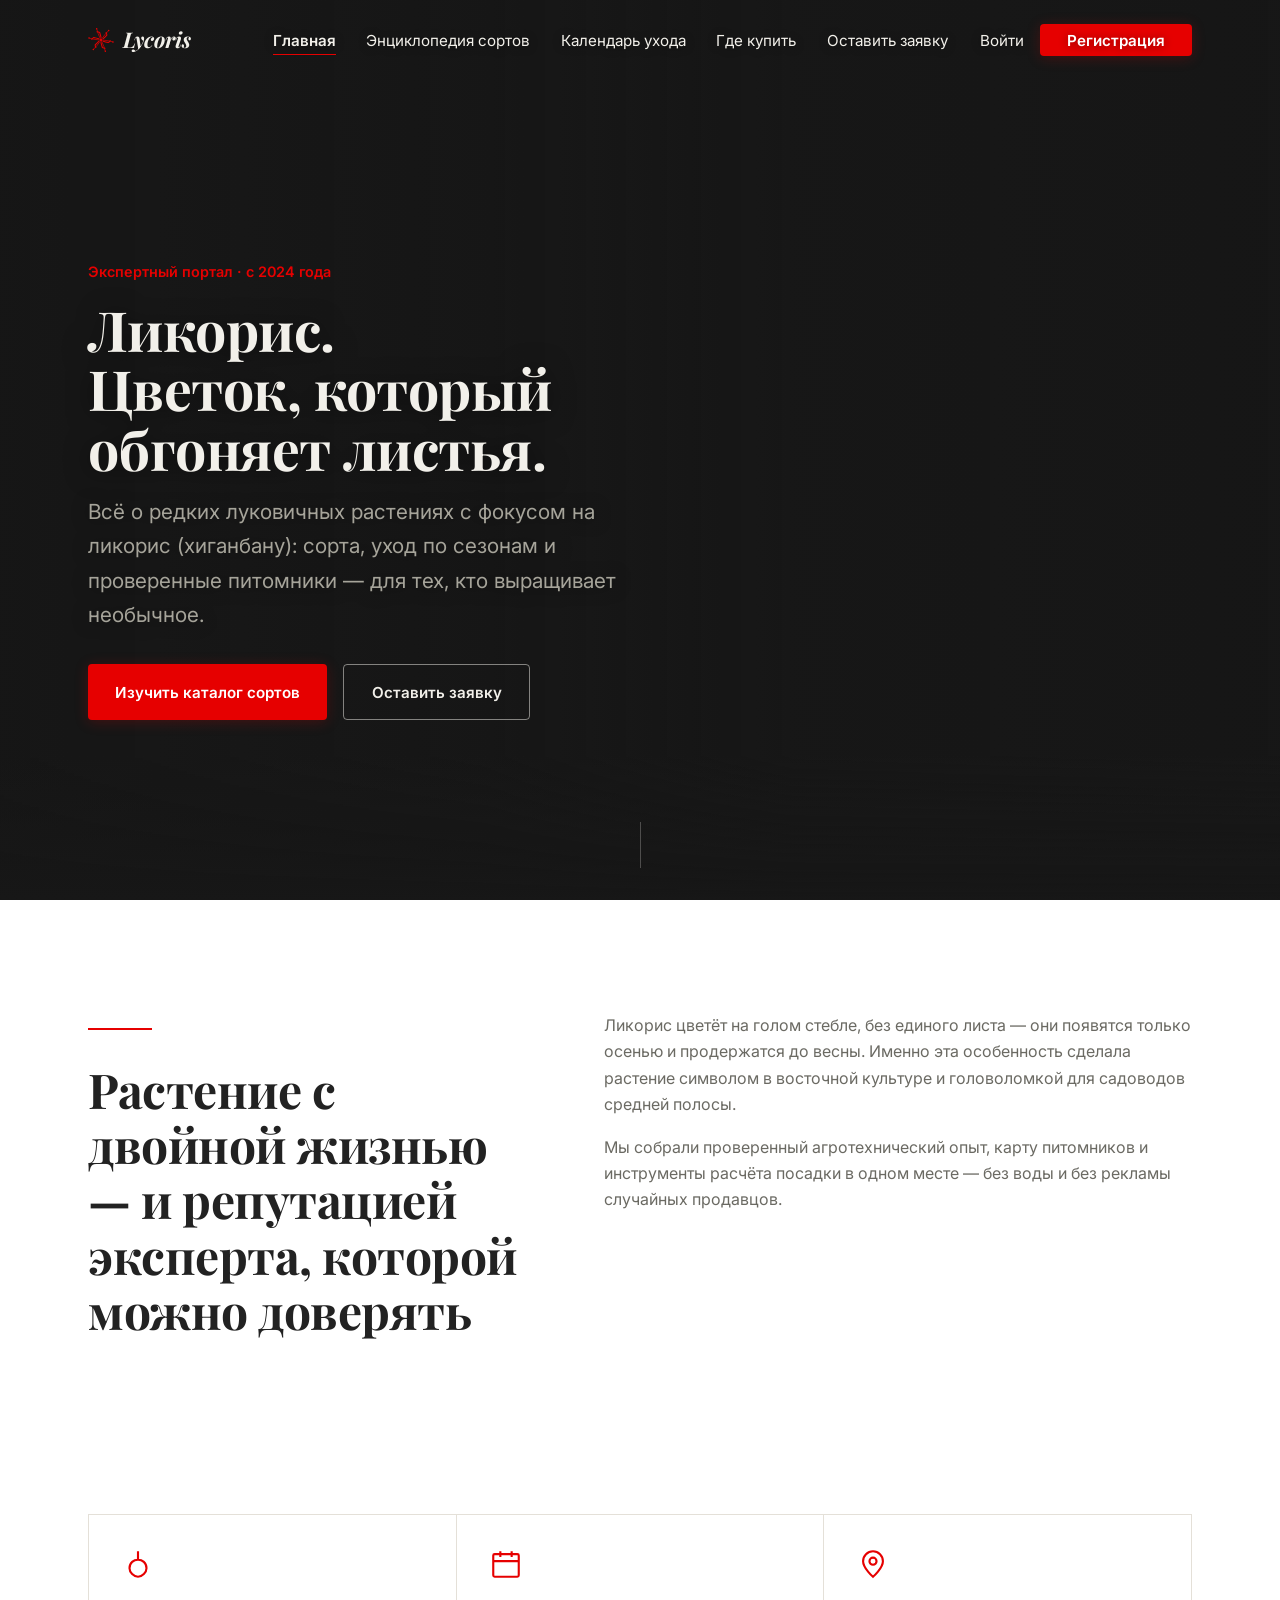
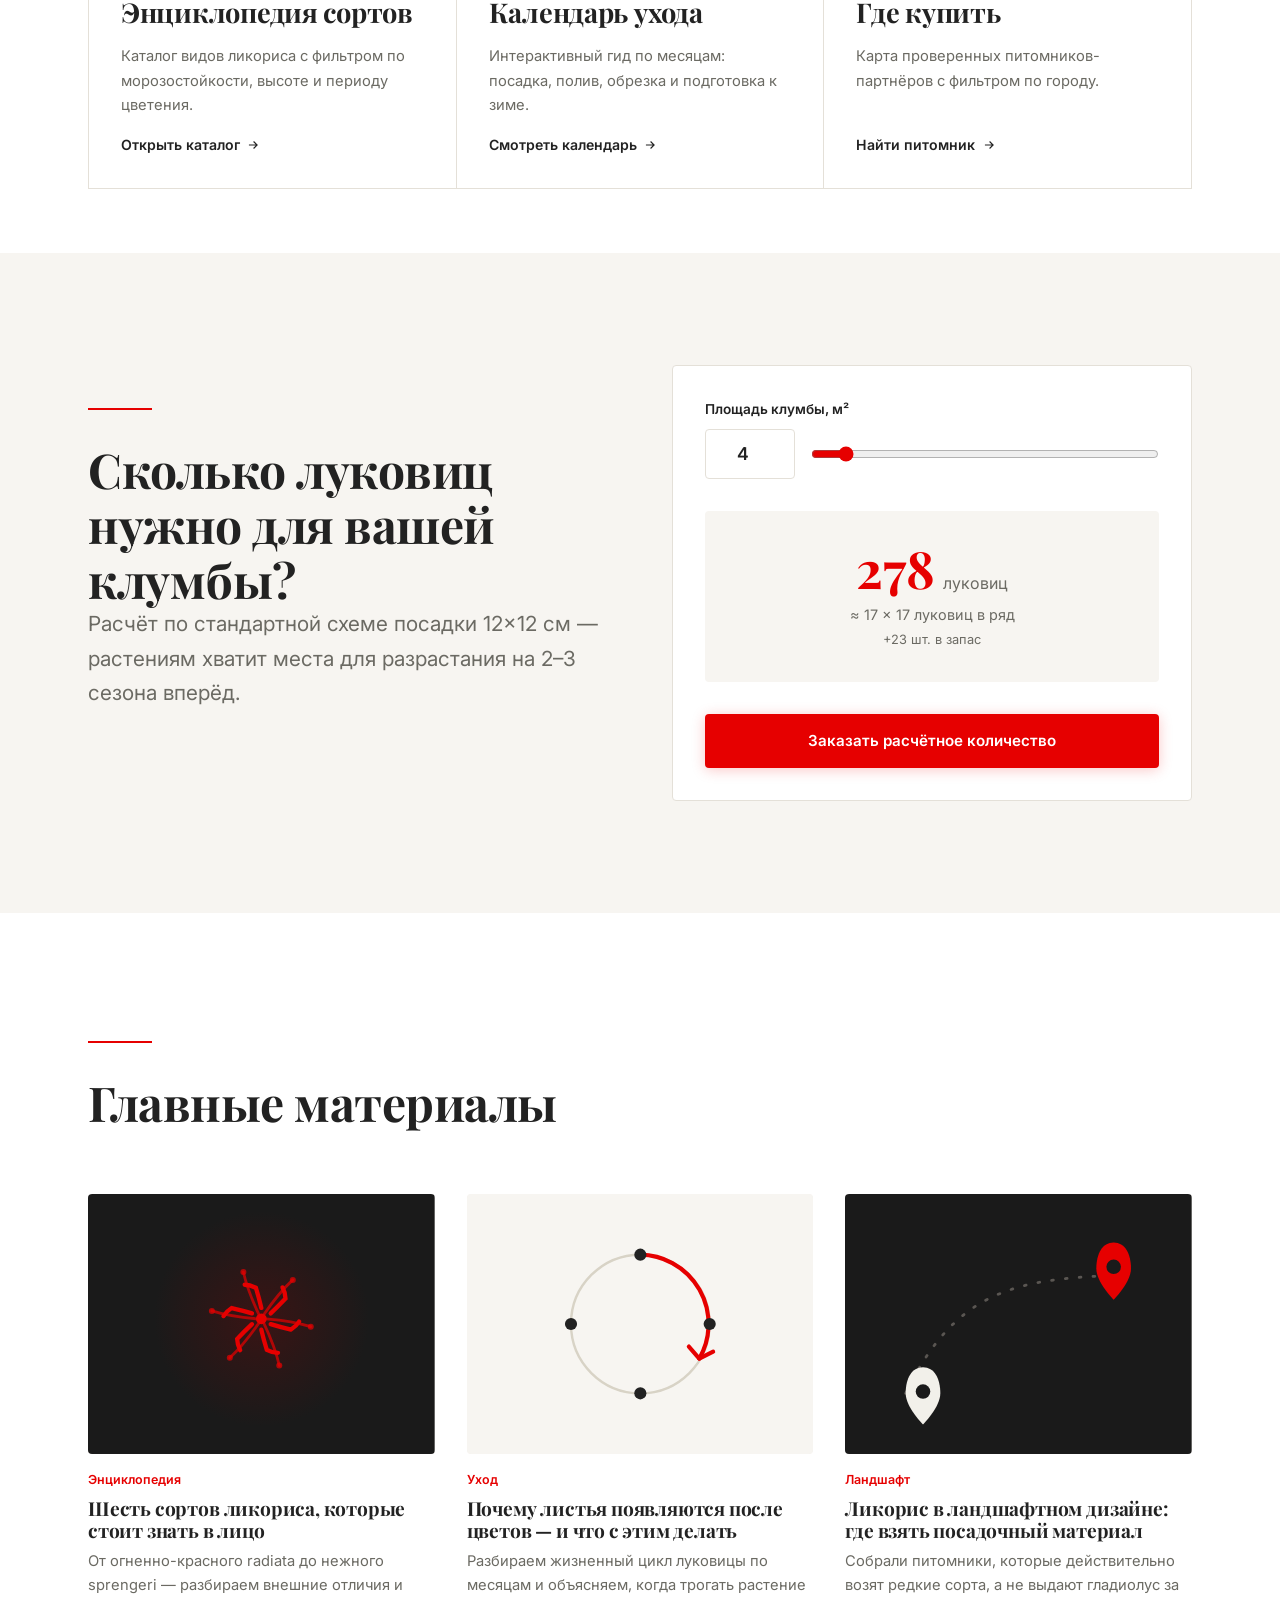
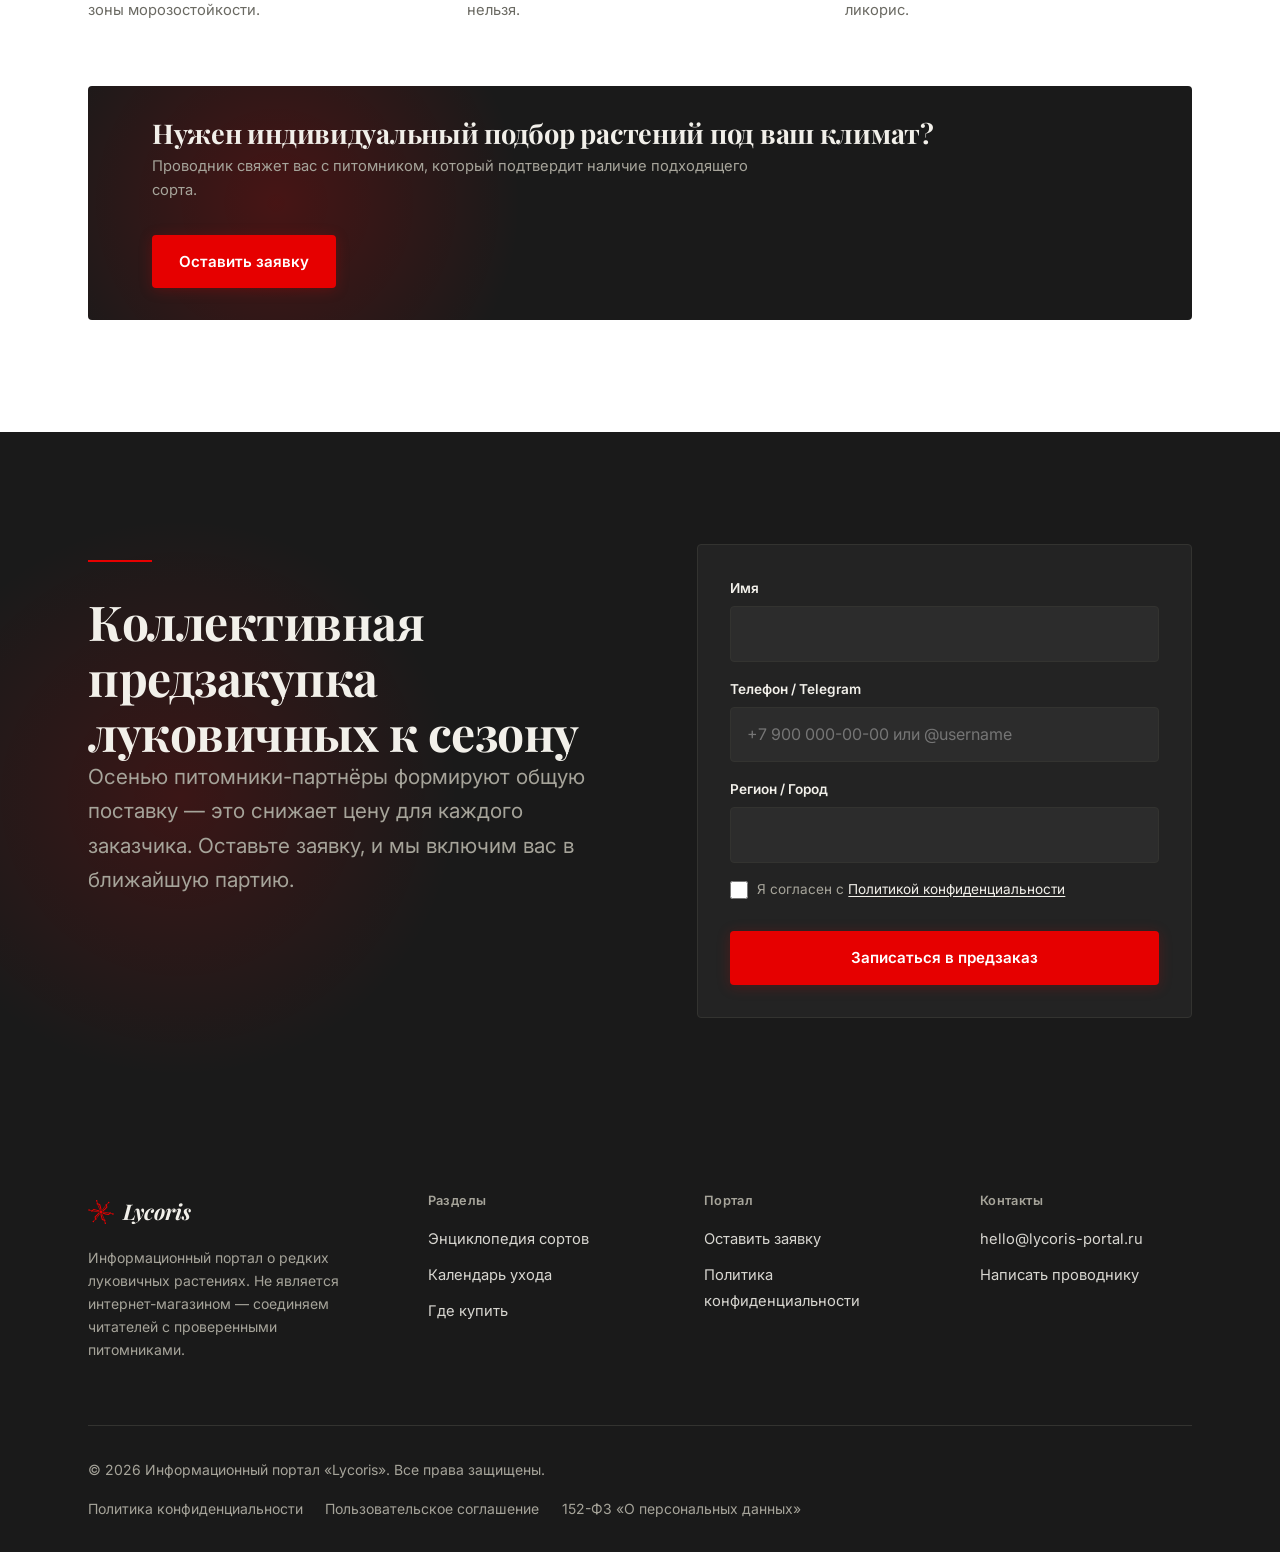
==== commit 11ab1d83: "Добавлена авторизация, личные кабинеты, БД и проектная документация Авторизация и роли: - регистраци" ====
--- a/index.html
+++ b/index.html
@@ -29,6 +29,7 @@
   <link rel="stylesheet" href="css/base.css" />
   <link rel="stylesheet" href="css/components.css" />
   <link rel="stylesheet" href="css/animations.css" />
+  <link rel="stylesheet" href="css/auth.css" />
   <link rel="stylesheet" href="css/home.css" />
 </head>
 <body>
@@ -52,8 +53,9 @@
           <li><a href="catalog.html">Энциклопедия сортов</a></li>
           <li><a href="calendar.html">Календарь ухода</a></li>
           <li><a href="map.html">Где купить</a></li>
+          <li><a href="contact.html">Оставить заявку</a></li>
         </ul>
-        <a href="contact.html" class="btn btn-primary nav-cta">Оставить заявку</a>
+        <div class="nav-auth"></div>
       </nav>
     </div>
   </header>
@@ -375,6 +377,8 @@
     </div>
   </template>
 
+  <script src="js/db.js"></script>
+  <script src="js/auth.js"></script>
   <script src="js/data.js"></script>
   <script src="js/main.js"></script>
   <script src="js/calculator.js"></script>
--- a/css/auth.css
+++ b/css/auth.css
@@ -0,0 +1,422 @@
+/* ==========================================================================
+   AUTH.CSS — вход, регистрация и личные кабинеты
+   ========================================================================== */
+
+/* ---- Блок авторизации в шапке ------------------------------------------- */
+.nav-auth {
+  display: flex;
+  align-items: center;
+  gap: var(--space-s);
+}
+.nav-login {
+  font-size: 0.95rem;
+  white-space: nowrap;
+  transition: color var(--dur-fast) var(--ease-out);
+}
+.nav-login:hover { color: var(--color-accent); }
+
+.nav-user {
+  display: inline-flex;
+  align-items: center;
+  gap: 0.55rem;
+  font-size: 0.92rem;
+  font-weight: 600;
+  white-space: nowrap;
+  transition: color var(--dur-fast) var(--ease-out);
+}
+.nav-user:hover { color: var(--color-accent); }
+.nav-user-avatar {
+  width: 32px;
+  height: 32px;
+  border-radius: 50%;
+  background: var(--color-accent);
+  color: #fff;
+  display: inline-flex;
+  align-items: center;
+  justify-content: center;
+  font-size: 0.85rem;
+  font-weight: 700;
+  flex-shrink: 0;
+}
+.nav-logout {
+  font-size: 0.88rem;
+  color: var(--color-text-muted);
+  white-space: nowrap;
+  transition: color var(--dur-fast) var(--ease-out);
+}
+.nav-logout:hover { color: var(--color-accent); }
+.site-header:not(.is-scrolled) .nav-logout { color: var(--color-text-muted-dark); }
+
+@media (max-width: 760px) {
+  .nav-auth {
+    flex-direction: column;
+    align-items: flex-start;
+    gap: var(--space-s);
+    margin-top: var(--space-m);
+  }
+  .nav-login, .nav-user { font-size: 1.2rem; }
+}
+
+/* ==========================================================================
+   СТРАНИЦЫ ВХОДА И РЕГИСТРАЦИИ
+   ========================================================================== */
+.auth-layout {
+  display: grid;
+  grid-template-columns: 1fr 1fr;
+  gap: var(--space-l);
+  align-items: start;
+}
+.auth-card {
+  background: var(--color-paper);
+  border: 1px solid var(--color-line);
+  border-radius: var(--radius-s);
+  padding: var(--space-m);
+  max-width: 480px;
+}
+.auth-card h2 {
+  font-size: 1.5rem;
+  margin-bottom: 0.3rem;
+}
+.auth-card .auth-sub {
+  font-size: 0.9rem;
+  color: var(--color-text-muted);
+  margin-bottom: var(--space-m);
+}
+.auth-switch {
+  margin-top: var(--space-m);
+  padding-top: var(--space-m);
+  border-top: 1px solid var(--color-line);
+  font-size: 0.9rem;
+  color: var(--color-text-muted);
+}
+.auth-switch a {
+  color: var(--color-accent);
+  font-weight: 600;
+}
+.auth-switch a:hover { text-decoration: underline; }
+
+/* Общее сообщение об ошибке над формой */
+.auth-alert {
+  display: none;
+  background: rgba(230, 0, 0, 0.07);
+  border: 1px solid rgba(230, 0, 0, 0.3);
+  color: var(--color-accent-deep);
+  border-radius: var(--radius-s);
+  padding: 0.75rem 1rem;
+  font-size: 0.88rem;
+  margin-bottom: var(--space-s);
+}
+.auth-alert.is-visible { display: block; }
+
+/* Памятка с демо-доступом администратора */
+.auth-hint {
+  background: var(--color-white);
+  border: 1px dashed var(--color-line);
+  border-radius: var(--radius-s);
+  padding: var(--space-s) var(--space-m);
+  font-size: 0.85rem;
+  color: var(--color-text-muted);
+  margin-top: var(--space-m);
+}
+.auth-hint code {
+  font-family: ui-monospace, "SF Mono", Menlo, Consolas, monospace;
+  background: var(--color-paper);
+  padding: 0.1rem 0.35rem;
+  border-radius: 3px;
+  color: var(--color-ink);
+}
+
+/* Преимущества регистрации (левая колонка) */
+.auth-benefits { display: flex; flex-direction: column; gap: var(--space-m); }
+.auth-benefit { display: flex; gap: var(--space-s); align-items: flex-start; }
+.auth-benefit svg {
+  width: 26px; height: 26px;
+  color: var(--color-accent);
+  flex-shrink: 0;
+  margin-top: 0.15rem;
+}
+.auth-benefit h3 { font-size: 1.05rem; margin-bottom: 0.2rem; }
+.auth-benefit p { font-size: 0.9rem; color: var(--color-text-muted); }
+
+@media (max-width: 900px) {
+  .auth-layout { grid-template-columns: 1fr; }
+  .auth-card { max-width: 100%; }
+  .auth-benefits { order: 2; }
+}
+
+/* ==========================================================================
+   ЛИЧНЫЙ КАБИНЕТ
+   ========================================================================== */
+.account-header {
+  display: flex;
+  align-items: center;
+  gap: var(--space-m);
+  flex-wrap: wrap;
+  padding-bottom: var(--space-m);
+  border-bottom: 1px solid var(--color-line);
+  margin-bottom: var(--space-m);
+}
+.account-avatar {
+  width: 64px; height: 64px;
+  border-radius: 50%;
+  background: var(--color-accent);
+  color: #fff;
+  display: flex; align-items: center; justify-content: center;
+  font-family: var(--font-display);
+  font-size: 1.6rem;
+  font-weight: 700;
+  flex-shrink: 0;
+  box-shadow: 0 2px 16px rgba(230, 0, 0, 0.25);
+}
+.account-ident h1 { font-size: 1.8rem; margin-bottom: 0.2rem; }
+.account-ident p { font-size: 0.9rem; color: var(--color-text-muted); }
+.role-badge {
+  display: inline-flex;
+  align-items: center;
+  font-size: 0.72rem;
+  font-weight: 600;
+  letter-spacing: 0.02em;
+  padding: 0.2rem 0.6rem;
+  border-radius: 100px;
+  border: 1px solid currentColor;
+  margin-left: 0.5rem;
+  vertical-align: middle;
+}
+.role-badge--admin { color: var(--color-accent); }
+.role-badge--gardener { color: var(--color-text-muted); }
+
+/* ---- Вкладки кабинета ---------------------------------------------------- */
+.account-tabs {
+  display: flex;
+  gap: 1.6rem;
+  border-bottom: 1px solid var(--color-line);
+  margin-bottom: var(--space-m);
+  overflow-x: auto;
+}
+.account-tab {
+  padding: 0.7rem 0;
+  font-size: 0.95rem;
+  font-weight: 500;
+  color: var(--color-text-muted);
+  border-bottom: 2px solid transparent;
+  white-space: nowrap;
+  transition: color var(--dur-fast), border-color var(--dur-fast);
+}
+.account-tab:hover { color: var(--color-ink); }
+.account-tab.is-active {
+  color: var(--color-ink);
+  font-weight: 600;
+  border-bottom-color: var(--color-accent);
+}
+.account-panel { display: none; }
+.account-panel.is-active { display: block; animation: bloom-fade-in var(--dur-med) var(--ease-out); }
+
+/* ---- Плитки со статистикой ----------------------------------------------- */
+.stat-grid {
+  display: grid;
+  grid-template-columns: repeat(auto-fit, minmax(170px, 1fr));
+  gap: var(--space-s);
+  margin-bottom: var(--space-m);
+}
+.stat-tile {
+  border: 1px solid var(--color-line);
+  border-radius: var(--radius-s);
+  padding: var(--space-m);
+  background: var(--color-white);
+}
+.stat-tile .stat-value {
+  font-family: var(--font-display);
+  font-size: 2.1rem;
+  font-weight: 700;
+  line-height: 1;
+  color: var(--color-ink);
+}
+.stat-tile .stat-label {
+  font-size: 0.82rem;
+  color: var(--color-text-muted);
+  margin-top: 0.35rem;
+}
+.stat-tile--accent .stat-value { color: var(--color-accent); }
+
+/* ---- Таблица данных ------------------------------------------------------ */
+.data-table-wrap {
+  overflow-x: auto;
+  border: 1px solid var(--color-line);
+  border-radius: var(--radius-s);
+}
+.data-table {
+  width: 100%;
+  border-collapse: collapse;
+  font-size: 0.88rem;
+  min-width: 640px;
+}
+.data-table th,
+.data-table td {
+  padding: 0.75rem 1rem;
+  text-align: left;
+  border-bottom: 1px solid var(--color-line);
+  vertical-align: top;
+}
+.data-table th {
+  font-weight: 600;
+  font-size: 0.78rem;
+  color: var(--color-text-muted);
+  background: var(--color-paper);
+  white-space: nowrap;
+}
+.data-table tbody tr:last-child td { border-bottom: 0; }
+.data-table tbody tr:hover { background: var(--color-paper); }
+.data-table .cell-muted { color: var(--color-text-muted); }
+.data-table .cell-nowrap { white-space: nowrap; }
+
+/* Статус заявки */
+.status-chip {
+  display: inline-flex;
+  align-items: center;
+  font-size: 0.75rem;
+  font-weight: 600;
+  padding: 0.2rem 0.6rem;
+  border-radius: 100px;
+  white-space: nowrap;
+}
+.status-new      { background: rgba(230, 0, 0, 0.1);   color: var(--color-accent-deep); }
+.status-in_work  { background: rgba(201, 162, 39, 0.16); color: #8a6d12; }
+.status-done     { background: rgba(61, 92, 58, 0.14);  color: #2f4a2c; }
+.status-rejected { background: rgba(107, 106, 99, 0.14); color: var(--color-text-muted); }
+
+.table-select {
+  border: 1px solid var(--color-line);
+  border-radius: var(--radius-s);
+  padding: 0.3rem 0.5rem;
+  font-size: 0.82rem;
+  background: var(--color-white);
+}
+.table-action {
+  font-size: 0.82rem;
+  color: var(--color-text-muted);
+  text-decoration: underline;
+  text-underline-offset: 2px;
+}
+.table-action:hover { color: var(--color-accent); }
+
+/* ---- Пустое состояние ---------------------------------------------------- */
+.empty-state {
+  text-align: center;
+  padding: var(--space-l) var(--space-m);
+  border: 1px dashed var(--color-line);
+  border-radius: var(--radius-s);
+  color: var(--color-text-muted);
+}
+.empty-state svg {
+  width: 36px; height: 36px;
+  color: var(--color-line);
+  margin: 0 auto var(--space-s);
+}
+.empty-state p { margin: 0 auto var(--space-s); font-size: 0.92rem; }
+
+/* ---- Карточки избранных сортов ------------------------------------------- */
+.fav-grid {
+  display: grid;
+  grid-template-columns: repeat(auto-fill, minmax(220px, 1fr));
+  gap: var(--space-s);
+}
+.fav-card {
+  border: 1px solid var(--color-line);
+  border-radius: var(--radius-s);
+  overflow: hidden;
+  display: flex;
+  flex-direction: column;
+}
+.fav-card-media {
+  aspect-ratio: 4/3;
+  background: radial-gradient(circle at 50% 40%, #262421 0%, #171614 100%);
+}
+.fav-card-media svg { width: 100%; height: 100%; padding: 10%; box-sizing: border-box; }
+.fav-card-body { padding: var(--space-s) var(--space-m) var(--space-m); display: flex; flex-direction: column; gap: 0.35rem; flex: 1; }
+.fav-card-body .fav-latin { font-style: italic; font-size: 0.78rem; color: var(--color-text-muted); }
+.fav-card-body h3 { font-size: 1.05rem; }
+.fav-card-body .fav-meta { font-size: 0.82rem; color: var(--color-text-muted); }
+.fav-card-body .fav-remove { margin-top: auto; padding-top: 0.5rem; font-size: 0.82rem; color: var(--color-text-muted); text-align: left; }
+.fav-card-body .fav-remove:hover { color: var(--color-accent); }
+
+/* ---- Кнопка «в избранное» в карточке сорта ------------------------------- */
+.fav-toggle {
+  position: absolute;
+  top: 0.6rem;
+  left: 0.6rem;
+  width: 36px; height: 36px;
+  border-radius: 50%;
+  background: rgba(0, 0, 0, 0.45);
+  backdrop-filter: blur(3px);
+  display: flex; align-items: center; justify-content: center;
+  color: rgba(242, 240, 234, 0.9);
+  transition: color var(--dur-fast), background-color var(--dur-fast), transform var(--dur-fast);
+  z-index: 2;
+}
+.fav-toggle svg { width: 18px; height: 18px; }
+.fav-toggle:hover { transform: scale(1.08); color: #fff; }
+.fav-toggle.is-active { color: var(--color-accent); }
+.fav-toggle.is-active svg { fill: currentColor; }
+
+/* ---- Форма настроек профиля ---------------------------------------------- */
+.settings-grid {
+  display: grid;
+  grid-template-columns: 1fr 1fr;
+  gap: var(--space-l);
+  align-items: start;
+}
+.settings-block {
+  border: 1px solid var(--color-line);
+  border-radius: var(--radius-s);
+  padding: var(--space-m);
+  background: var(--color-white);
+}
+.settings-block h3 { font-size: 1.1rem; margin-bottom: 0.3rem; }
+.settings-block > p {
+  font-size: 0.88rem;
+  color: var(--color-text-muted);
+  margin-bottom: var(--space-s);
+}
+.form-success {
+  display: none;
+  background: rgba(61, 92, 58, 0.1);
+  border: 1px solid rgba(61, 92, 58, 0.35);
+  color: #2f4a2c;
+  border-radius: var(--radius-s);
+  padding: 0.6rem 0.9rem;
+  font-size: 0.85rem;
+  margin-bottom: var(--space-s);
+}
+.form-success.is-visible { display: block; }
+
+.danger-zone {
+  border-color: rgba(230, 0, 0, 0.25);
+}
+.danger-zone h3 { color: var(--color-accent-deep); }
+
+@media (max-width: 900px) {
+  .settings-grid { grid-template-columns: 1fr; }
+}
+
+/* ---- Панель инструментов администратора ---------------------------------- */
+.admin-toolbar {
+  display: flex;
+  gap: var(--space-s);
+  align-items: center;
+  flex-wrap: wrap;
+  margin-bottom: var(--space-s);
+}
+.admin-toolbar input[type="search"] {
+  flex: 1;
+  min-width: 200px;
+  border: 1px solid var(--color-line);
+  border-radius: var(--radius-s);
+  padding: 0.6rem 0.9rem;
+  background: var(--color-white);
+}
+.admin-toolbar select {
+  border: 1px solid var(--color-line);
+  border-radius: var(--radius-s);
+  padding: 0.6rem 0.9rem;
+  background: var(--color-white);
+}
